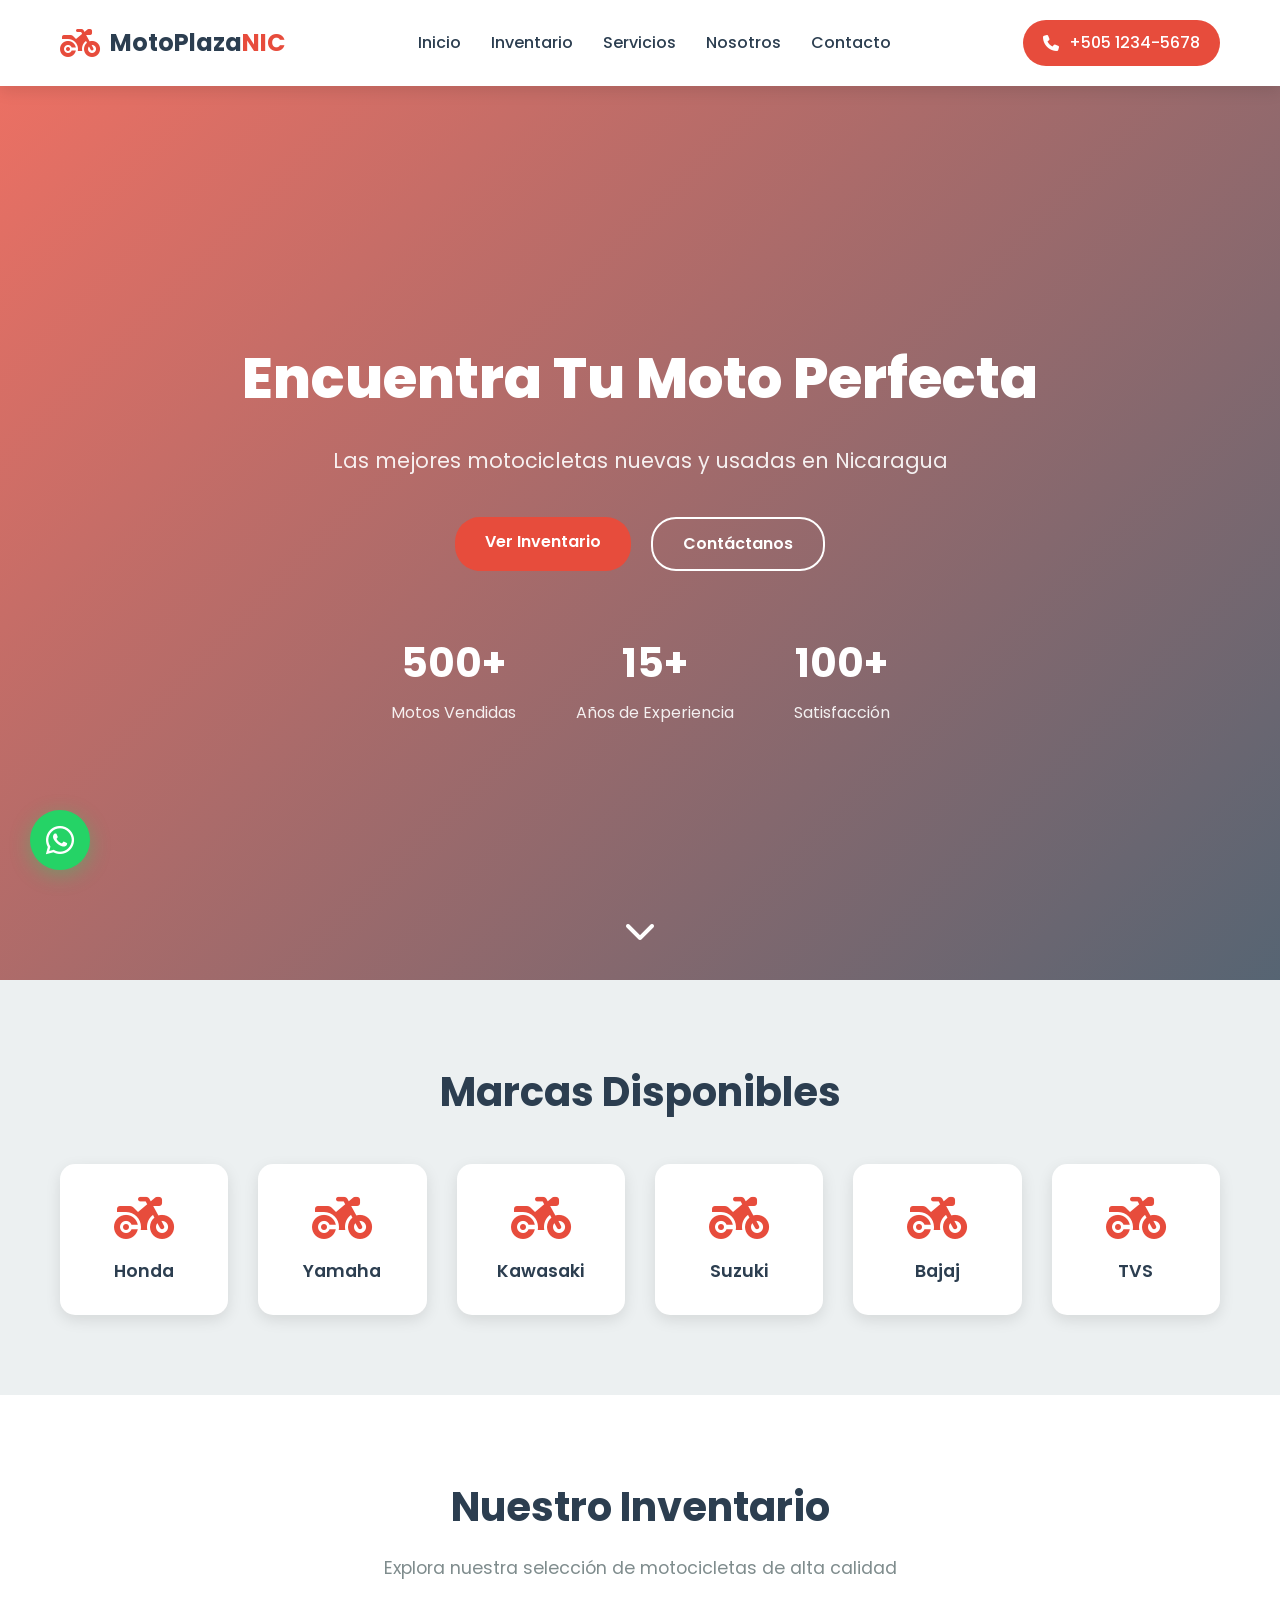
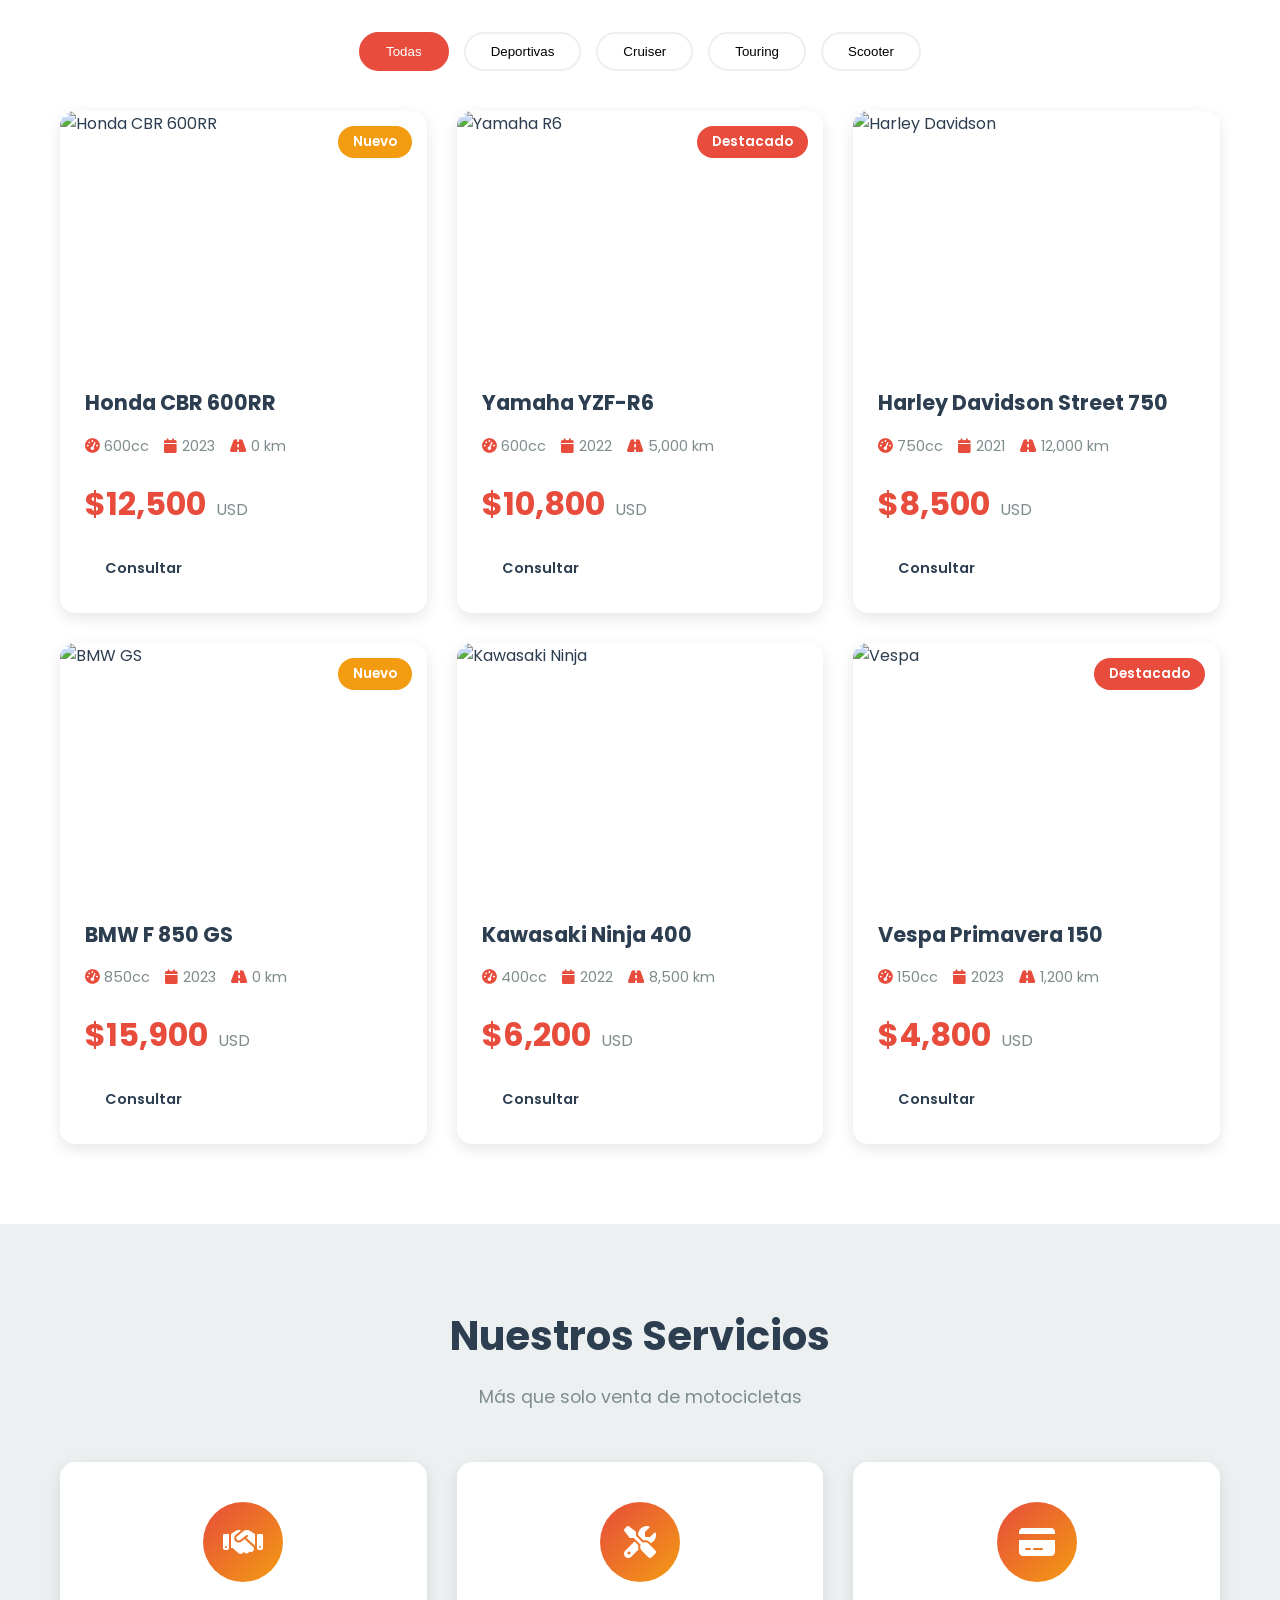
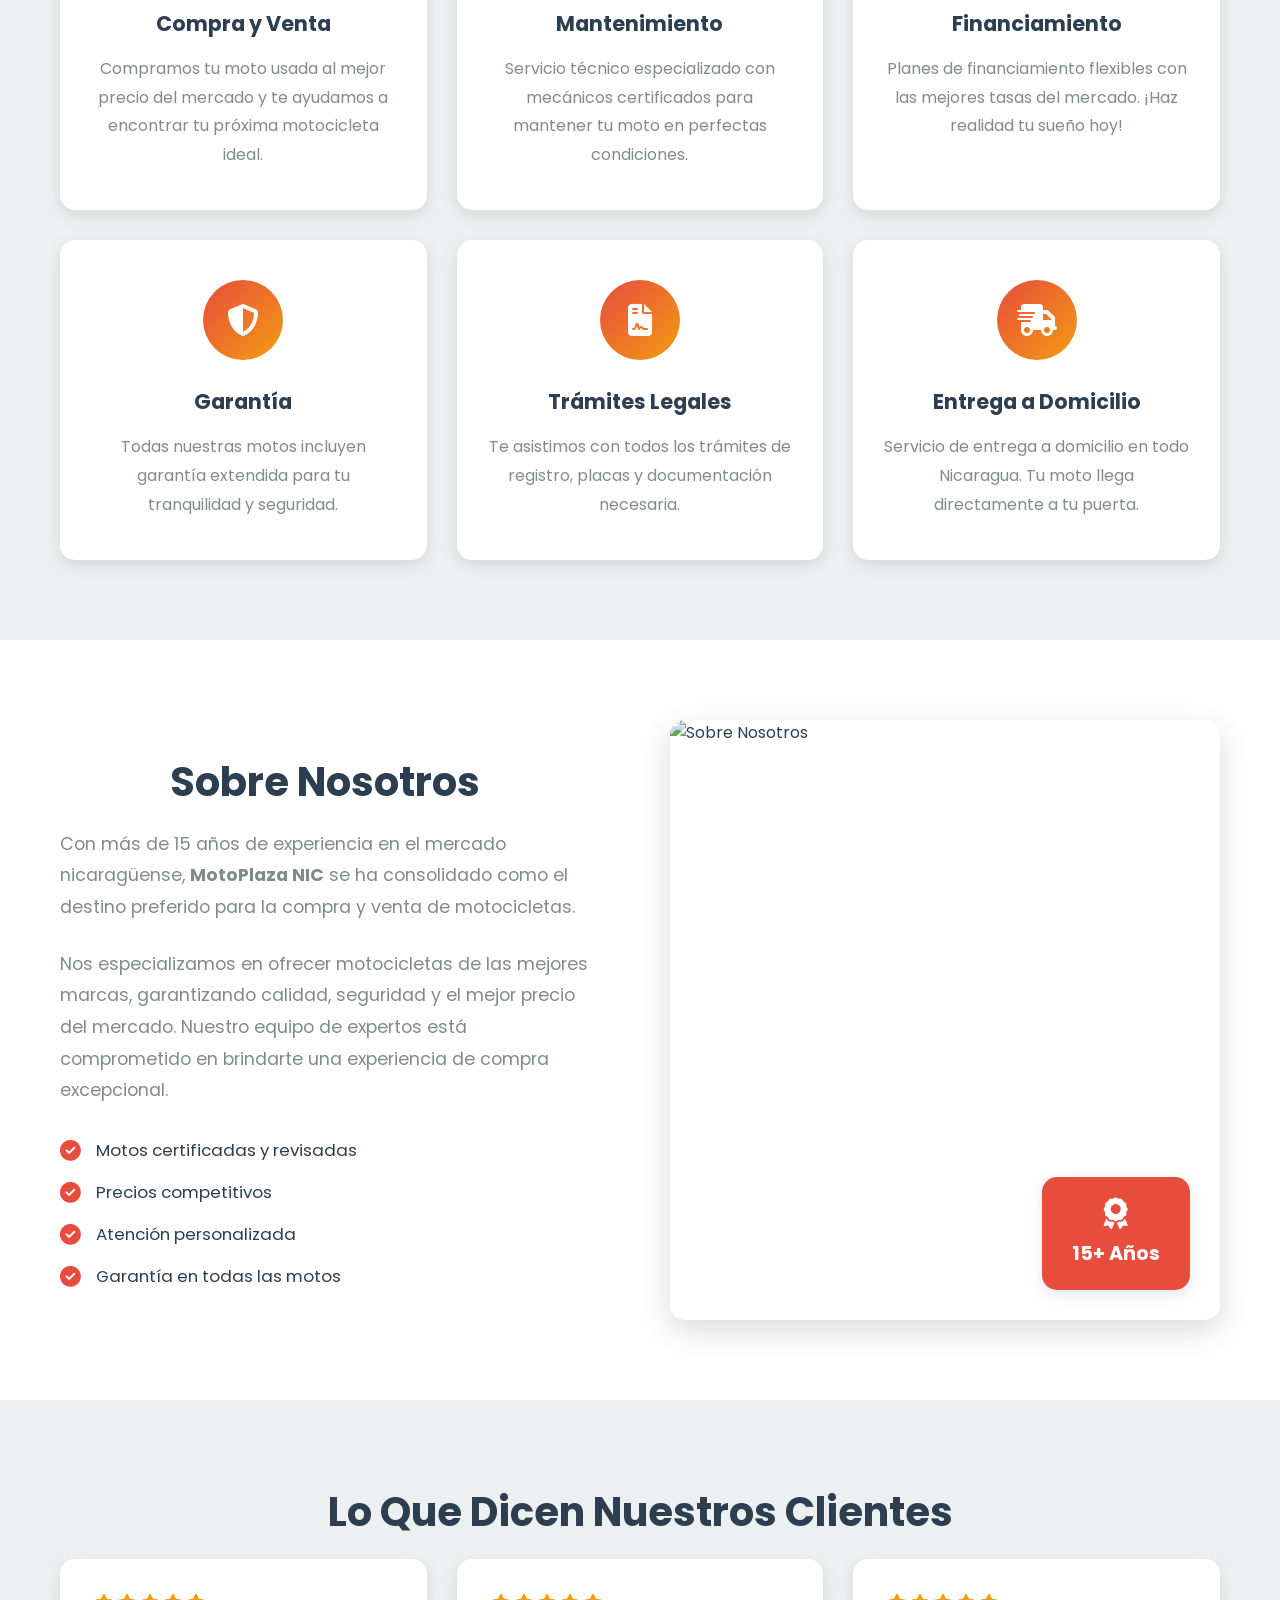
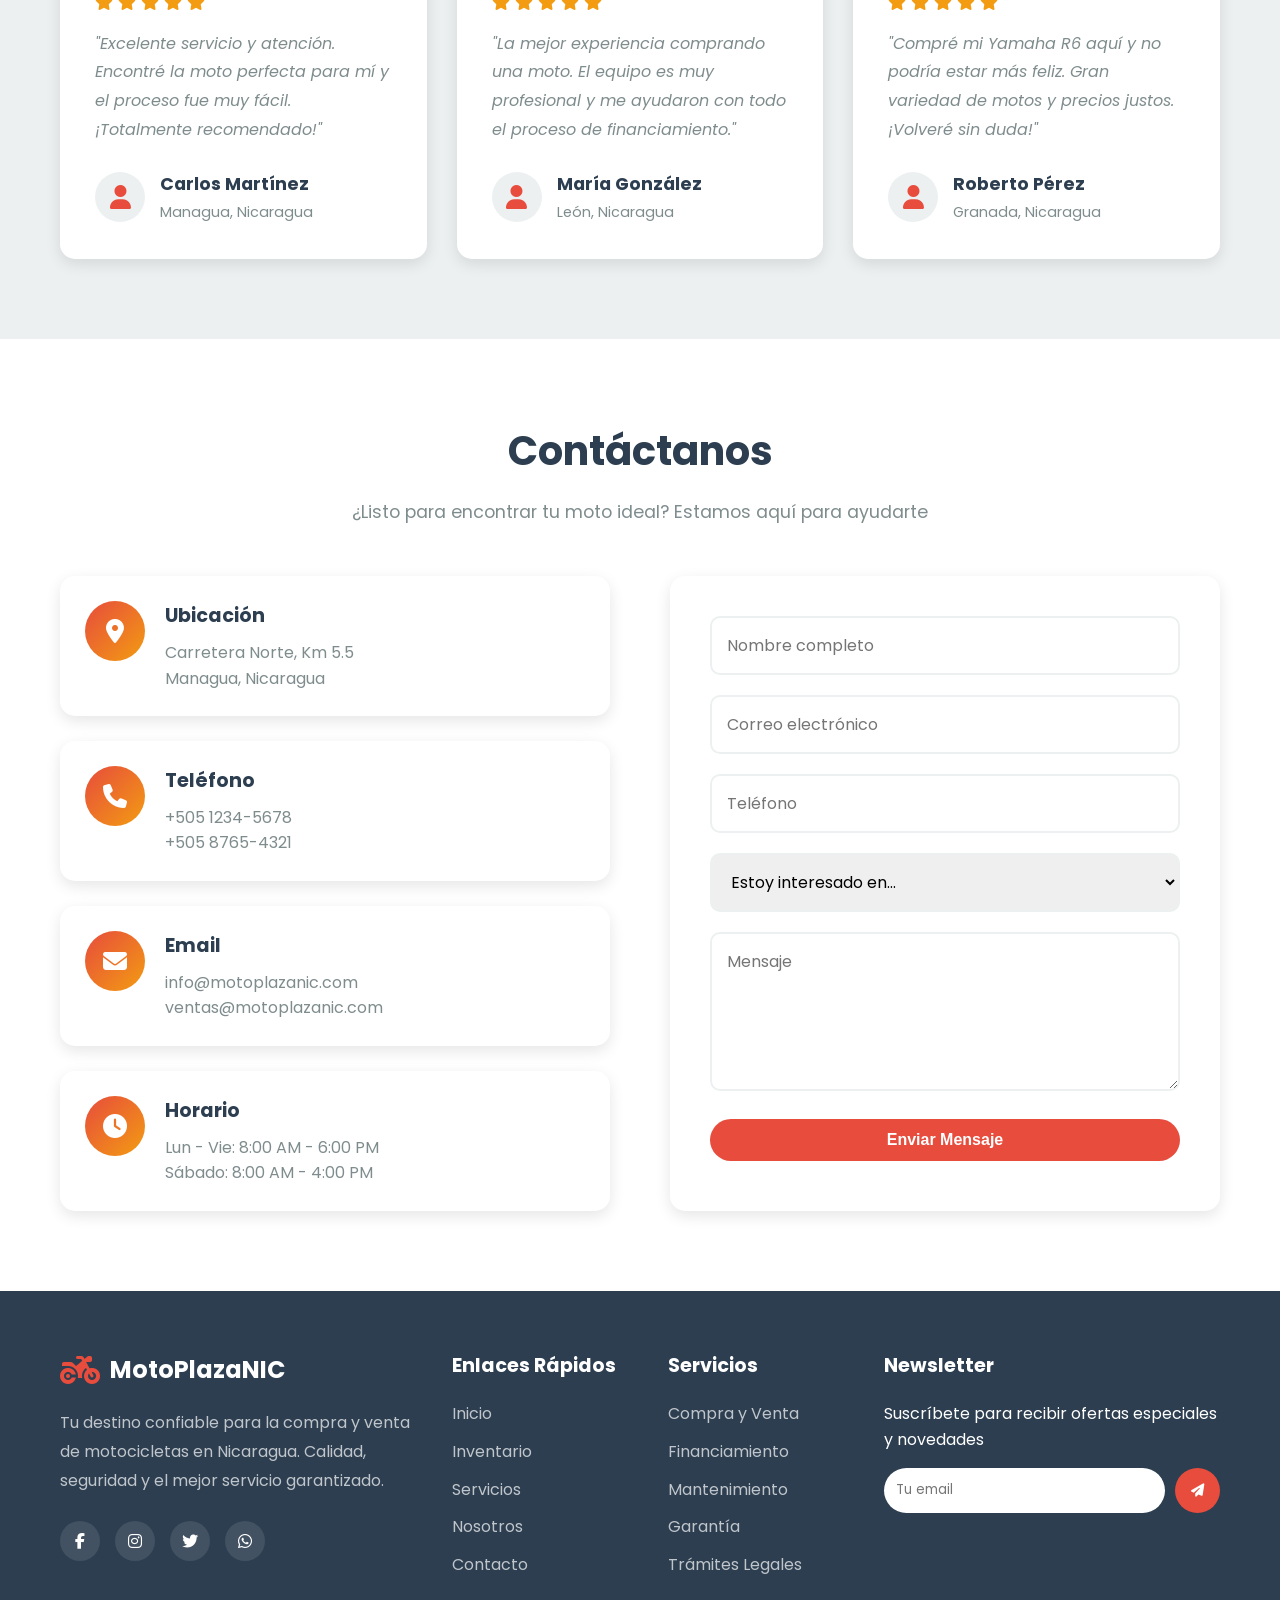
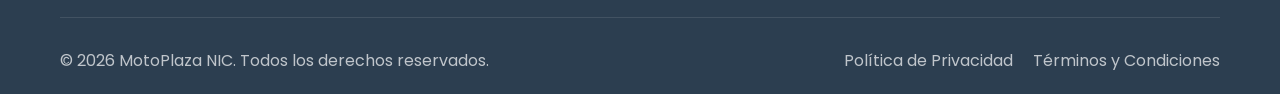
==== index.html @ 065dfefe "Update index.html" ====
<!DOCTYPE html>
<html lang="es">
<head>
    <meta charset="UTF-8">
    <meta name="viewport" content="width=device-width, initial-scale=1.0">
    <meta name="description" content="MotoPlaza NIC - Tu destino para motocicletas de calidad en Nicaragua">
    <title>MotoPlaza NIC - Venta de Motocicletas</title>
    <!-- Google tag (gtag.js) -->
    <script async src="https://www.googletagmanager.com/gtag/js?id=G-LWWN0XSLGN"></script>
    <script>
    window.dataLayer = window.dataLayer || [];
    function gtag(){dataLayer.push(arguments);}
    gtag('js', new Date());
    gtag('config', 'G-LWWN0XSLGN');
    </script>
  
    <link rel="stylesheet" href="css/styles.css">
    <link rel="stylesheet" href="https://cdnjs.cloudflare.com/ajax/libs/font-awesome/6.4.0/css/all.min.css">
    <link rel="preconnect" href="https://fonts.googleapis.com">
    <link rel="preconnect" href="https://fonts.gstatic.com" crossorigin>
    <link href="https://fonts.googleapis.com/css2?family=Poppins:wght@300;400;500;600;700;800&display=swap" rel="stylesheet">
</head>
<body>
    <!-- Navigation -->
    <nav class="navbar" id="navbar">
        <div class="container">
            <div class="nav-wrapper">
                <div class="logo">
                    <i class="fas fa-motorcycle"></i>
                    <span>MotoPlaza<span class="highlight">NIC</span></span>
                </div>
                <ul class="nav-menu" id="navMenu">
                    <li><a href="index.html" class="nav-link active">Inicio</a></li>
                    <li><a href="#inventory" class="nav-link">Inventario</a></li>
                    <li><a href="#services" class="nav-link">Servicios</a></li>
                    <li><a href="nosotros.html" class="nav-link">Nosotros</a></li>
                    <li><a href="contacto.html" class="nav-link">Contacto</a></li>
                </ul>
                <div class="nav-actions">
                    <a href="tel:+50512345678" class="phone-btn">
                        <i class="fas fa-phone"></i>
                        <span>+505 1234-5678</span>
                    </a>
                    <button class="hamburger" id="hamburger">
                        <span></span>
                        <span></span>
                        <span></span>
                    </button>
                </div>
            </div>
        </div>
    </nav>

    <!-- Hero Section -->
    <section class="hero" id="home">
        <div class="hero-overlay"></div>
        <div class="hero-content">
            <div class="container">
                <h1 class="hero-title">Encuentra Tu Moto Perfecta</h1>
                <p class="hero-subtitle">Las mejores motocicletas nuevas y usadas en Nicaragua</p>
                <div class="hero-buttons">
                    <a href="#inventory" class="btn btn-primary">Ver Inventario</a>
                    <a href="#contact" class="btn btn-secondary">Contáctanos</a>
                </div>
                <div class="hero-stats">
                    <div class="stat-item">
                        <h3>500+</h3>
                        <p>Motos Vendidas</p>
                    </div>
                    <div class="stat-item">
                        <h3>15+</h3>
                        <p>Años de Experiencia</p>
                    </div>
                    <div class="stat-item">
                        <h3>100%</h3>
                        <p>Satisfacción</p>
                    </div>
                </div>
            </div>
        </div>
        <div class="scroll-indicator">
            <i class="fas fa-chevron-down"></i>
        </div>
    </section>

    <!-- Featured Brands -->
    <section class="brands">
        <div class="container">
            <h2 class="section-title">Marcas Disponibles</h2>
            <div class="brands-grid">
                <div class="brand-item">
                    <i class="fas fa-motorcycle"></i>
                    <span>Honda</span>
                </div>
                <div class="brand-item">
                    <i class="fas fa-motorcycle"></i>
                    <span>Yamaha</span>
                </div>
                <div class="brand-item">
                    <i class="fas fa-motorcycle"></i>
                    <span>Kawasaki</span>
                </div>
                <div class="brand-item">
                    <i class="fas fa-motorcycle"></i>
                    <span>Suzuki</span>
                </div>
                <div class="brand-item">
                    <i class="fas fa-motorcycle"></i>
                    <span>Bajaj</span>
                </div>
                <div class="brand-item">
                    <i class="fas fa-motorcycle"></i>
                    <span>TVS</span>
                </div>
            </div>
        </div>
    </section>

    <!-- Inventory Section -->
    <section class="inventory" id="inventory">
        <div class="container">
            <h2 class="section-title">Nuestro Inventario</h2>
            <p class="section-subtitle">Explora nuestra selección de motocicletas de alta calidad</p>
            
            <!-- Filter Buttons -->
            <div class="filter-buttons">
                <button class="filter-btn active" data-filter="all">Todas</button>
                <button class="filter-btn" data-filter="sport">Deportivas</button>
                <button class="filter-btn" data-filter="cruiser">Cruiser</button>
                <button class="filter-btn" data-filter="touring">Touring</button>
                <button class="filter-btn" data-filter="scooter">Scooter</button>
            </div>

            <!-- Motorcycle Grid -->
            <div class="moto-grid">
                <!-- Moto Card 1 -->
                <div class="moto-card" data-category="sport">
                    <div class="moto-image">
                        <img src="https://images.unsplash.com/photo-1558981806-ec527fa84c39?w=500&h=350&fit=crop" alt="Honda CBR 600RR">
                        <div class="moto-badge">Nuevo</div>
                    </div>
                    <div class="moto-info">
                        <h3>Honda CBR 600RR</h3>
                        <div class="moto-specs">
                            <span><i class="fas fa-tachometer-alt"></i> 600cc</span>
                            <span><i class="fas fa-calendar"></i> 2023</span>
                            <span><i class="fas fa-road"></i> 0 km</span>
                        </div>
                        <div class="moto-price">
                            <span class="price">$12,500</span>
                            <span class="price-label">USD</span>
                        </div>
                        <a href="#contact" class="btn btn-small">Consultar</a>
                    </div>
                </div>

                <!-- Moto Card 2 -->
                <div class="moto-card" data-category="sport">
                    <div class="moto-image">
                        <img src="https://images.unsplash.com/photo-1568772585407-9361f9bf3a87?w=500&h=350&fit=crop" alt="Yamaha R6">
                        <div class="moto-badge featured">Destacado</div>
                    </div>
                    <div class="moto-info">
                        <h3>Yamaha YZF-R6</h3>
                        <div class="moto-specs">
                            <span><i class="fas fa-tachometer-alt"></i> 600cc</span>
                            <span><i class="fas fa-calendar"></i> 2022</span>
                            <span><i class="fas fa-road"></i> 5,000 km</span>
                        </div>
                        <div class="moto-price">
                            <span class="price">$10,800</span>
                            <span class="price-label">USD</span>
                        </div>
                        <a href="#contact" class="btn btn-small">Consultar</a>
                    </div>
                </div>

                <!-- Moto Card 3 -->
                <div class="moto-card" data-category="cruiser">
                    <div class="moto-image">
                        <img src="https://images.unsplash.com/photo-1609630875171-b1321377ee65?w=500&h=350&fit=crop" alt="Harley Davidson">
                    </div>
                    <div class="moto-info">
                        <h3>Harley Davidson Street 750</h3>
                        <div class="moto-specs">
                            <span><i class="fas fa-tachometer-alt"></i> 750cc</span>
                            <span><i class="fas fa-calendar"></i> 2021</span>
                            <span><i class="fas fa-road"></i> 12,000 km</span>
                        </div>
                        <div class="moto-price">
                            <span class="price">$8,500</span>
                            <span class="price-label">USD</span>
                        </div>
                        <a href="#contact" class="btn btn-small">Consultar</a>
                    </div>
                </div>

                <!-- Moto Card 4 -->
                <div class="moto-card" data-category="touring">
                    <div class="moto-image">
                        <img src="https://images.unsplash.com/photo-1591608971362-f08b2a75731a?w=500&h=350&fit=crop" alt="BMW GS">
                        <div class="moto-badge">Nuevo</div>
                    </div>
                    <div class="moto-info">
                        <h3>BMW F 850 GS</h3>
                        <div class="moto-specs">
                            <span><i class="fas fa-tachometer-alt"></i> 850cc</span>
                            <span><i class="fas fa-calendar"></i> 2023</span>
                            <span><i class="fas fa-road"></i> 0 km</span>
                        </div>
                        <div class="moto-price">
                            <span class="price">$15,900</span>
                            <span class="price-label">USD</span>
                        </div>
                        <a href="#contact" class="btn btn-small">Consultar</a>
                    </div>
                </div>

                <!-- Moto Card 5 -->
                <div class="moto-card" data-category="sport">
                    <div class="moto-image">
                        <img src="https://images.unsplash.com/photo-1599819177795-7a85f2c6c9be?w=500&h=350&fit=crop" alt="Kawasaki Ninja">
                    </div>
                    <div class="moto-info">
                        <h3>Kawasaki Ninja 400</h3>
                        <div class="moto-specs">
                            <span><i class="fas fa-tachometer-alt"></i> 400cc</span>
                            <span><i class="fas fa-calendar"></i> 2022</span>
                            <span><i class="fas fa-road"></i> 8,500 km</span>
                        </div>
                        <div class="moto-price">
                            <span class="price">$6,200</span>
                            <span class="price-label">USD</span>
                        </div>
                        <a href="#contact" class="btn btn-small">Consultar</a>
                    </div>
                </div>

                <!-- Moto Card 6 -->
                <div class="moto-card" data-category="scooter">
                    <div class="moto-image">
                        <img src="https://images.unsplash.com/photo-1558618666-fcd25c85cd64?w=500&h=350&fit=crop" alt="Vespa">
                        <div class="moto-badge featured">Destacado</div>
                    </div>
                    <div class="moto-info">
                        <h3>Vespa Primavera 150</h3>
                        <div class="moto-specs">
                            <span><i class="fas fa-tachometer-alt"></i> 150cc</span>
                            <span><i class="fas fa-calendar"></i> 2023</span>
                            <span><i class="fas fa-road"></i> 1,200 km</span>
                        </div>
                        <div class="moto-price">
                            <span class="price">$4,800</span>
                            <span class="price-label">USD</span>
                        </div>
                        <a href="#contact" class="btn btn-small">Consultar</a>
                    </div>
                </div>
            </div>
        </div>
    </section>

    <!-- Services Section -->
    <section class="services" id="services">
        <div class="container">
            <h2 class="section-title">Nuestros Servicios</h2>
            <p class="section-subtitle">Más que solo venta de motocicletas</p>
            <div class="services-grid">
                <div class="service-card">
                    <div class="service-icon">
                        <i class="fas fa-handshake"></i>
                    </div>
                    <h3>Compra y Venta</h3>
                    <p>Compramos tu moto usada al mejor precio del mercado y te ayudamos a encontrar tu próxima motocicleta ideal.</p>
                </div>
                <div class="service-card">
                    <div class="service-icon">
                        <i class="fas fa-tools"></i>
                    </div>
                    <h3>Mantenimiento</h3>
                    <p>Servicio técnico especializado con mecánicos certificados para mantener tu moto en perfectas condiciones.</p>
                </div>
                <div class="service-card">
                    <div class="service-icon">
                        <i class="fas fa-credit-card"></i>
                    </div>
                    <h3>Financiamiento</h3>
                    <p>Planes de financiamiento flexibles con las mejores tasas del mercado. ¡Haz realidad tu sueño hoy!</p>
                </div>
                <div class="service-card">
                    <div class="service-icon">
                        <i class="fas fa-shield-alt"></i>
                    </div>
                    <h3>Garantía</h3>
                    <p>Todas nuestras motos incluyen garantía extendida para tu tranquilidad y seguridad.</p>
                </div>
                <div class="service-card">
                    <div class="service-icon">
                        <i class="fas fa-file-contract"></i>
                    </div>
                    <h3>Trámites Legales</h3>
                    <p>Te asistimos con todos los trámites de registro, placas y documentación necesaria.</p>
                </div>
                <div class="service-card">
                    <div class="service-icon">
                        <i class="fas fa-shipping-fast"></i>
                    </div>
                    <h3>Entrega a Domicilio</h3>
                    <p>Servicio de entrega a domicilio en todo Nicaragua. Tu moto llega directamente a tu puerta.</p>
                </div>
            </div>
        </div>
    </section>

    <!-- About Section -->
    <section class="about" id="about">
        <div class="container">
            <div class="about-content">
                <div class="about-text">
                    <h2 class="section-title">Sobre Nosotros</h2>
                    <p class="about-description">
                        Con más de 15 años de experiencia en el mercado nicaragüense, <strong>MotoPlaza NIC</strong> 
                        se ha consolidado como el destino preferido para la compra y venta de motocicletas.
                    </p>
                    <p class="about-description">
                        Nos especializamos en ofrecer motocicletas de las mejores marcas, garantizando calidad, 
                        seguridad y el mejor precio del mercado. Nuestro equipo de expertos está comprometido 
                        en brindarte una experiencia de compra excepcional.
                    </p>
                    <div class="about-features">
                        <div class="feature-item">
                            <i class="fas fa-check-circle"></i>
                            <span>Motos certificadas y revisadas</span>
                        </div>
                        <div class="feature-item">
                            <i class="fas fa-check-circle"></i>
                            <span>Precios competitivos</span>
                        </div>
                        <div class="feature-item">
                            <i class="fas fa-check-circle"></i>
                            <span>Atención personalizada</span>
                        </div>
                        <div class="feature-item">
                            <i class="fas fa-check-circle"></i>
                            <span>Garantía en todas las motos</span>
                        </div>
                    </div>
                </div>
                <div class="about-image">
                    <img src="https://images.unsplash.com/photo-1558981403-c5f9899a28bc?w=600&h=800&fit=crop" alt="Sobre Nosotros">
                    <div class="about-badge">
                        <i class="fas fa-award"></i>
                        <span>15+ Años</span>
                    </div>
                </div>
            </div>
        </div>
    </section>

    <!-- Testimonials Section -->
    <section class="testimonials">
        <div class="container">
            <h2 class="section-title">Lo Que Dicen Nuestros Clientes</h2>
            <div class="testimonials-grid">
                <div class="testimonial-card">
                    <div class="stars">
                        <i class="fas fa-star"></i>
                        <i class="fas fa-star"></i>
                        <i class="fas fa-star"></i>
                        <i class="fas fa-star"></i>
                        <i class="fas fa-star"></i>
                    </div>
                    <p class="testimonial-text">
                        "Excelente servicio y atención. Encontré la moto perfecta para mí y el proceso fue muy fácil. 
                        ¡Totalmente recomendado!"
                    </p>
                    <div class="testimonial-author">
                        <div class="author-avatar">
                            <i class="fas fa-user"></i>
                        </div>
                        <div class="author-info">
                            <h4>Carlos Martínez</h4>
                            <p>Managua, Nicaragua</p>
                        </div>
                    </div>
                </div>
                <div class="testimonial-card">
                    <div class="stars">
                        <i class="fas fa-star"></i>
                        <i class="fas fa-star"></i>
                        <i class="fas fa-star"></i>
                        <i class="fas fa-star"></i>
                        <i class="fas fa-star"></i>
                    </div>
                    <p class="testimonial-text">
                        "La mejor experiencia comprando una moto. El equipo es muy profesional y me ayudaron 
                        con todo el proceso de financiamiento."
                    </p>
                    <div class="testimonial-author">
                        <div class="author-avatar">
                            <i class="fas fa-user"></i>
                        </div>
                        <div class="author-info">
                            <h4>María González</h4>
                            <p>León, Nicaragua</p>
                        </div>
                    </div>
                </div>
                <div class="testimonial-card">
                    <div class="stars">
                        <i class="fas fa-star"></i>
                        <i class="fas fa-star"></i>
                        <i class="fas fa-star"></i>
                        <i class="fas fa-star"></i>
                        <i class="fas fa-star"></i>
                    </div>
                    <p class="testimonial-text">
                        "Compré mi Yamaha R6 aquí y no podría estar más feliz. Gran variedad de motos y 
                        precios justos. ¡Volveré sin duda!"
                    </p>
                    <div class="testimonial-author">
                        <div class="author-avatar">
                            <i class="fas fa-user"></i>
                        </div>
                        <div class="author-info">
                            <h4>Roberto Pérez</h4>
                            <p>Granada, Nicaragua</p>
                        </div>
                    </div>
                </div>
            </div>
        </div>
    </section>

    <!-- Contact Section -->
    <section class="contact" id="contact">
        <div class="container">
            <h2 class="section-title">Contáctanos</h2>
            <p class="section-subtitle">¿Listo para encontrar tu moto ideal? Estamos aquí para ayudarte</p>
            <div class="contact-content">
                <div class="contact-info">
                    <div class="info-card">
                        <div class="info-icon">
                            <i class="fas fa-map-marker-alt"></i>
                        </div>
                        <div class="info-text">
                            <h3>Ubicación</h3>
                            <p>Carretera Norte, Km 5.5<br>Managua, Nicaragua</p>
                        </div>
                    </div>
                    <div class="info-card">
                        <div class="info-icon">
                            <i class="fas fa-phone"></i>
                        </div>
                        <div class="info-text">
                            <h3>Teléfono</h3>
                            <p>+505 1234-5678<br>+505 8765-4321</p>
                        </div>
                    </div>
                    <div class="info-card">
                        <div class="info-icon">
                            <i class="fas fa-envelope"></i>
                        </div>
                        <div class="info-text">
                            <h3>Email</h3>
                            <p>info@motoplazanic.com<br>ventas@motoplazanic.com</p>
                        </div>
                    </div>
                    <div class="info-card">
                        <div class="info-icon">
                            <i class="fas fa-clock"></i>
                        </div>
                        <div class="info-text">
                            <h3>Horario</h3>
                            <p>Lun - Vie: 8:00 AM - 6:00 PM<br>Sábado: 8:00 AM - 4:00 PM</p>
                        </div>
                    </div>
                </div>
                <div class="contact-form-wrapper">
                    <form class="contact-form" id="contactForm">
                        <div class="form-group">
                            <input type="text" id="name" name="name" placeholder="Nombre completo" required>
                        </div>
                        <div class="form-group">
                            <input type="email" id="email" name="email" placeholder="Correo electrónico" required>
                        </div>
                        <div class="form-group">
                            <input type="tel" id="phone" name="phone" placeholder="Teléfono" required>
                        </div>
                        <div class="form-group">
                            <select id="interest" name="interest" required>
                                <option value="">Estoy interesado en...</option>
                                <option value="comprar">Comprar una moto</option>
                                <option value="vender">Vender mi moto</option>
                                <option value="financiamiento">Financiamiento</option>
                                <option value="servicio">Servicio técnico</option>
                                <option value="otro">Otro</option>
                            </select>
                        </div>
                        <div class="form-group">
                            <textarea id="message" name="message" rows="5" placeholder="Mensaje" required></textarea>
                        </div>
                        <button type="submit" class="btn btn-primary btn-full">Enviar Mensaje</button>
                    </form>
                </div>
            </div>
        </div>
    </section>

    <!-- Footer -->
    <footer class="footer">
        <div class="container">
            <div class="footer-content">
                <div class="footer-section">
                    <div class="footer-logo">
                        <i class="fas fa-motorcycle"></i>
                        <span>MotoPlaza<span class="highlight">NIC</span></span>
                    </div>
                    <p class="footer-description">
                        Tu destino confiable para la compra y venta de motocicletas en Nicaragua. 
                        Calidad, seguridad y el mejor servicio garantizado.
                    </p>
                    <div class="social-links">
                        <a href="#" aria-label="Facebook"><i class="fab fa-facebook-f"></i></a>
                        <a href="#" aria-label="Instagram"><i class="fab fa-instagram"></i></a>
                        <a href="#" aria-label="Twitter"><i class="fab fa-twitter"></i></a>
                        <a href="#" aria-label="WhatsApp"><i class="fab fa-whatsapp"></i></a>
                    </div>
                </div>
                <div class="footer-section">
                    <h3>Enlaces Rápidos</h3>
                    <ul class="footer-links">
                        <li><a href="index.html">Inicio</a></li>
                        <li><a href="#inventory">Inventario</a></li>
                        <li><a href="#services">Servicios</a></li>
                        <li><a href="nosotros.html">Nosotros</a></li>
                        <li><a href="contacto.html">Contacto</a></li>
                    </ul>
                </div>
                <div class="footer-section">
                    <h3>Servicios</h3>
                    <ul class="footer-links">
                        <li><a href="#services">Compra y Venta</a></li>
                        <li><a href="#services">Financiamiento</a></li>
                        <li><a href="#services">Mantenimiento</a></li>
                        <li><a href="#services">Garantía</a></li>
                        <li><a href="#services">Trámites Legales</a></li>
                    </ul>
                </div>
                <div class="footer-section">
                    <h3>Newsletter</h3>
                    <p>Suscríbete para recibir ofertas especiales y novedades</p>
                    <form class="newsletter-form">
                        <input type="email" placeholder="Tu email" required>
                        <button type="submit"><i class="fas fa-paper-plane"></i></button>
                    </form>
                </div>
            </div>
            <div class="footer-bottom">
                <p>&copy; 2024 MotoPlaza NIC. Todos los derechos reservados.</p>
                <div class="footer-bottom-links">
                    <a href="#">Política de Privacidad</a>
                    <a href="#">Términos y Condiciones</a>
                </div>
            </div>
        </div>
    </footer>

    <!-- Scroll to Top Button -->
    <button class="scroll-top" id="scrollTop">
        <i class="fas fa-arrow-up"></i>
    </button>

    <!-- WhatsApp Float Button -->
    <a href="https://wa.me/50512345678" class="whatsapp-float" target="_blank" aria-label="WhatsApp">
        <i class="fab fa-whatsapp"></i>
    </a>

    <script src="js/script.js"></script>
</body>
</html>
---- css/styles.css ----
/* ===================================
   Global Styles & Reset
   =================================== */
* {
    margin: 0;
    padding: 0;
    box-sizing: border-box;
}

:root {
    --primary-color: #e74c3c;
    --secondary-color: #2c3e50;
    --accent-color: #f39c12;
    --text-dark: #2c3e50;
    --text-light: #7f8c8d;
    --bg-light: #ecf0f1;
    --bg-white: #ffffff;
    --shadow: 0 5px 15px rgba(0, 0, 0, 0.1);
    --shadow-hover: 0 10px 30px rgba(0, 0, 0, 0.15);
    --transition: all 0.3s ease;
}

html {
    scroll-behavior: smooth;
}

body {
    font-family: 'Poppins', sans-serif;
    line-height: 1.6;
    color: var(--text-dark);
    overflow-x: hidden;
}

.container {
    max-width: 1200px;
    margin: 0 auto;
    padding: 0 20px;
}

img {
    max-width: 100%;
    height: auto;
    display: block;
}

a {
    text-decoration: none;
    color: inherit;
}

ul {
    list-style: none;
}

/* ===================================
   Navigation
   =================================== */
.navbar {
    position: fixed;
    top: 0;
    left: 0;
    width: 100%;
    background: var(--bg-white);
    box-shadow: var(--shadow);
    z-index: 1000;
    transition: var(--transition);
}

.navbar.scrolled {
    padding: 10px 0;
    box-shadow: 0 2px 10px rgba(0, 0, 0, 0.1);
}

.nav-wrapper {
    display: flex;
    justify-content: space-between;
    align-items: center;
    padding: 20px 0;
}

.logo {
    display: flex;
    align-items: center;
    gap: 10px;
    font-size: 1.5rem;
    font-weight: 700;
    color: var(--secondary-color);
}

.logo i {
    color: var(--primary-color);
    font-size: 2rem;
}

.logo .highlight {
    color: var(--primary-color);
}

.nav-menu {
    display: flex;
    gap: 30px;
    align-items: center;
}

.nav-link {
    font-weight: 500;
    color: var(--text-dark);
    transition: var(--transition);
    position: relative;
}

.nav-link::after {
    content: '';
    position: absolute;
    bottom: -5px;
    left: 0;
    width: 0;
    height: 2px;
    background: var(--primary-color);
    transition: var(--transition);
}

.nav-link:hover,
.nav-link.active {
    color: var(--primary-color);
}

.nav-link:hover::after,
.nav-link.active::after {
    width: 100%;
}

.nav-actions {
    display: flex;
    align-items: center;
    gap: 20px;
}

.phone-btn {
    display: flex;
    align-items: center;
    gap: 10px;
    padding: 10px 20px;
    background: var(--primary-color);
    color: white;
    border-radius: 25px;
    font-weight: 500;
    transition: var(--transition);
}

.phone-btn:hover {
    background: #c0392b;
    transform: translateY(-2px);
}

.hamburger {
    display: none;
    flex-direction: column;
    gap: 5px;
    background: none;
    border: none;
    cursor: pointer;
}

.hamburger span {
    width: 25px;
    height: 3px;
    background: var(--secondary-color);
    transition: var(--transition);
}

/* ===================================
   Hero Section
   =================================== */
.hero {
    position: relative;
    height: 100vh;
    display: flex;
    align-items: center;
    justify-content: center;
    background: linear-gradient(135deg, #667eea 0%, #764ba2 100%);
    background-image: url('https://images.unsplash.com/photo-1558981806-ec527fa84c39?w=1920&h=1080&fit=crop');
    background-size: cover;
    background-position: center;
    background-attachment: fixed;
    margin-top: 80px;
}

.hero-overlay {
    position: absolute;
    top: 0;
    left: 0;
    width: 100%;
    height: 100%;
    background: linear-gradient(135deg, rgba(231, 76, 60, 0.8), rgba(44, 62, 80, 0.8));
}

.hero-content {
    position: relative;
    z-index: 2;
    text-align: center;
    color: white;
}

.hero-title {
    font-size: 3.5rem;
    font-weight: 800;
    margin-bottom: 20px;
    animation: fadeInUp 1s ease;
}

.hero-subtitle {
    font-size: 1.3rem;
    margin-bottom: 40px;
    opacity: 0.9;
    animation: fadeInUp 1s ease 0.2s backwards;
}

.hero-buttons {
    display: flex;
    gap: 20px;
    justify-content: center;
    margin-bottom: 60px;
    animation: fadeInUp 1s ease 0.4s backwards;
}

.hero-stats {
    display: flex;
    gap: 60px;
    justify-content: center;
    animation: fadeInUp 1s ease 0.6s backwards;
}

.stat-item h3 {
    font-size: 2.5rem;
    font-weight: 700;
    margin-bottom: 5px;
}

.stat-item p {
    font-size: 1rem;
    opacity: 0.9;
}

.scroll-indicator {
    position: absolute;
    bottom: 30px;
    left: 50%;
    transform: translateX(-50%);
    animation: bounce 2s infinite;
}

.scroll-indicator i {
    font-size: 2rem;
    color: white;
}

/* ===================================
   Buttons
   =================================== */
.btn {
    display: inline-block;
    padding: 12px 30px;
    border-radius: 25px;
    font-weight: 600;
    transition: var(--transition);
    cursor: pointer;
    border: none;
    font-size: 1rem;
}

.btn-primary {
    background: var(--primary-color);
    color: white;
}

.btn-primary:hover {
    background: #c0392b;
    transform: translateY(-3px);
    box-shadow: 0 10px 20px rgba(231, 76, 60, 0.3);
}

.btn-secondary {
    background: transparent;
    color: white;
    border: 2px solid white;
}

.btn-secondary:hover {
    background: white;
    color: var(--primary-color);
}

.btn-small {
    padding: 8px 20px;
    font-size: 0.9rem;
}

.btn-full {
    width: 100%;
}

/* ===================================
   Section Styles
   =================================== */
section {
    padding: 80px 0;
}

.section-title {
    font-size: 2.5rem;
    font-weight: 700;
    text-align: center;
    margin-bottom: 15px;
    color: var(--secondary-color);
}

.section-subtitle {
    text-align: center;
    color: var(--text-light);
    font-size: 1.1rem;
    margin-bottom: 50px;
}

/* ===================================
   Brands Section
   =================================== */
.brands {
    background: var(--bg-light);
}

.brands-grid {
    display: grid;
    grid-template-columns: repeat(auto-fit, minmax(150px, 1fr));
    gap: 30px;
    margin-top: 40px;
}

.brand-item {
    display: flex;
    flex-direction: column;
    align-items: center;
    gap: 15px;
    padding: 30px;
    background: white;
    border-radius: 15px;
    box-shadow: var(--shadow);
    transition: var(--transition);
}

.brand-item:hover {
    transform: translateY(-10px);
    box-shadow: var(--shadow-hover);
}

.brand-item i {
    font-size: 3rem;
    color: var(--primary-color);
}

.brand-item span {
    font-weight: 600;
    font-size: 1.1rem;
}

/* ===================================
   Inventory Section
   =================================== */
.filter-buttons {
    display: flex;
    justify-content: center;
    gap: 15px;
    margin-bottom: 40px;
    flex-wrap: wrap;
}

.filter-btn {
    padding: 10px 25px;
    background: white;
    border: 2px solid var(--bg-light);
    border-radius: 25px;
    font-weight: 500;
    cursor: pointer;
    transition: var(--transition);
}

.filter-btn:hover,
.filter-btn.active {
    background: var(--primary-color);
    color: white;
    border-color: var(--primary-color);
}

.moto-grid {
    display: grid;
    grid-template-columns: repeat(auto-fill, minmax(320px, 1fr));
    gap: 30px;
}

.moto-card {
    background: white;
    border-radius: 15px;
    overflow: hidden;
    box-shadow: var(--shadow);
    transition: var(--transition);
}

.moto-card:hover {
    transform: translateY(-10px);
    box-shadow: var(--shadow-hover);
}

.moto-image {
    position: relative;
    height: 250px;
    overflow: hidden;
}

.moto-image img {
    width: 100%;
    height: 100%;
    object-fit: cover;
    transition: var(--transition);
}

.moto-card:hover .moto-image img {
    transform: scale(1.1);
}

.moto-badge {
    position: absolute;
    top: 15px;
    right: 15px;
    padding: 5px 15px;
    background: var(--accent-color);
    color: white;
    border-radius: 20px;
    font-size: 0.85rem;
    font-weight: 600;
}

.moto-badge.featured {
    background: var(--primary-color);
}

.moto-info {
    padding: 25px;
}

.moto-info h3 {
    font-size: 1.3rem;
    margin-bottom: 15px;
    color: var(--secondary-color);
}

.moto-specs {
    display: flex;
    gap: 15px;
    margin-bottom: 20px;
    flex-wrap: wrap;
}

.moto-specs span {
    display: flex;
    align-items: center;
    gap: 5px;
    font-size: 0.9rem;
    color: var(--text-light);
}

.moto-specs i {
    color: var(--primary-color);
}

.moto-price {
    display: flex;
    align-items: baseline;
    gap: 10px;
    margin-bottom: 20px;
}

.price {
    font-size: 2rem;
    font-weight: 700;
    color: var(--primary-color);
}

.price-label {
    font-size: 1rem;
    color: var(--text-light);
}

/* ===================================
   Services Section
   =================================== */
.services {
    background: var(--bg-light);
}

.services-grid {
    display: grid;
    grid-template-columns: repeat(auto-fit, minmax(300px, 1fr));
    gap: 30px;
}

.service-card {
    background: white;
    padding: 40px 30px;
    border-radius: 15px;
    text-align: center;
    box-shadow: var(--shadow);
    transition: var(--transition);
}

.service-card:hover {
    transform: translateY(-10px);
    box-shadow: var(--shadow-hover);
}

.service-icon {
    width: 80px;
    height: 80px;
    margin: 0 auto 25px;
    display: flex;
    align-items: center;
    justify-content: center;
    background: linear-gradient(135deg, var(--primary-color), var(--accent-color));
    border-radius: 50%;
    color: white;
    font-size: 2rem;
}

.service-card h3 {
    font-size: 1.3rem;
    margin-bottom: 15px;
    color: var(--secondary-color);
}

.service-card p {
    color: var(--text-light);
    line-height: 1.8;
}

/* ===================================
   About Section
   =================================== */
.about-content {
    display: grid;
    grid-template-columns: 1fr 1fr;
    gap: 60px;
    align-items: center;
}

.about-text {
    padding-right: 20px;
}

.about-description {
    font-size: 1.1rem;
    line-height: 1.8;
    color: var(--text-light);
    margin-bottom: 25px;
}

.about-features {
    display: grid;
    gap: 15px;
    margin-top: 30px;
}

.feature-item {
    display: flex;
    align-items: center;
    gap: 15px;
    font-size: 1.05rem;
}

.feature-item i {
    color: var(--primary-color);
    font-size: 1.3rem;
}

.about-image {
    position: relative;
    border-radius: 15px;
    overflow: hidden;
    box-shadow: var(--shadow-hover);
}

.about-image img {
    width: 100%;
    height: 600px;
    object-fit: cover;
}

.about-badge {
    position: absolute;
    bottom: 30px;
    right: 30px;
    background: var(--primary-color);
    color: white;
    padding: 20px 30px;
    border-radius: 15px;
    text-align: center;
    box-shadow: var(--shadow);
}

.about-badge i {
    font-size: 2rem;
    margin-bottom: 10px;
}

.about-badge span {
    display: block;
    font-size: 1.2rem;
    font-weight: 700;
}

/* ===================================
   Testimonials Section
   =================================== */
.testimonials {
    background: var(--bg-light);
}

.testimonials-grid {
    display: grid;
    grid-template-columns: repeat(auto-fit, minmax(300px, 1fr));
    gap: 30px;
}

.testimonial-card {
    background: white;
    padding: 35px;
    border-radius: 15px;
    box-shadow: var(--shadow);
    transition: var(--transition);
}

.testimonial-card:hover {
    transform: translateY(-5px);
    box-shadow: var(--shadow-hover);
}

.stars {
    display: flex;
    gap: 5px;
    margin-bottom: 20px;
}

.stars i {
    color: var(--accent-color);
}

.testimonial-text {
    font-style: italic;
    color: var(--text-light);
    line-height: 1.8;
    margin-bottom: 25px;
}

.testimonial-author {
    display: flex;
    align-items: center;
    gap: 15px;
}

.author-avatar {
    width: 50px;
    height: 50px;
    background: var(--bg-light);
    border-radius: 50%;
    display: flex;
    align-items: center;
    justify-content: center;
    color: var(--primary-color);
    font-size: 1.5rem;
}

.author-info h4 {
    font-size: 1.1rem;
    color: var(--secondary-color);
    margin-bottom: 3px;
}

.author-info p {
    font-size: 0.9rem;
    color: var(--text-light);
}

/* ===================================
   Contact Section
   =================================== */
.contact-content {
    display: grid;
    grid-template-columns: 1fr 1fr;
    gap: 60px;
}

.contact-info {
    display: grid;
    gap: 25px;
}

.info-card {
    display: flex;
    gap: 20px;
    padding: 25px;
    background: white;
    border-radius: 15px;
    box-shadow: var(--shadow);
    transition: var(--transition);
}

.info-card:hover {
    transform: translateX(10px);
    box-shadow: var(--shadow-hover);
}

.info-icon {
    width: 60px;
    height: 60px;
    background: linear-gradient(135deg, var(--primary-color), var(--accent-color));
    border-radius: 50%;
    display: flex;
    align-items: center;
    justify-content: center;
    color: white;
    font-size: 1.5rem;
    flex-shrink: 0;
}

.info-text h3 {
    font-size: 1.2rem;
    margin-bottom: 8px;
    color: var(--secondary-color);
}

.info-text p {
    color: var(--text-light);
    line-height: 1.6;
}

.contact-form-wrapper {
    background: white;
    padding: 40px;
    border-radius: 15px;
    box-shadow: var(--shadow);
}

.form-group {
    margin-bottom: 20px;
}

.contact-form input,
.contact-form select,
.contact-form textarea {
    width: 100%;
    padding: 15px;
    border: 2px solid var(--bg-light);
    border-radius: 10px;
    font-family: 'Poppins', sans-serif;
    font-size: 1rem;
    transition: var(--transition);
}

.contact-form input:focus,
.contact-form select:focus,
.contact-form textarea:focus {
    outline: none;
    border-color: var(--primary-color);
}

.contact-form textarea {
    resize: vertical;
}

/* ===================================
   Footer
   =================================== */
.footer {
    background: var(--secondary-color);
    color: white;
    padding: 60px 0 20px;
}

.footer-content {
    display: grid;
    grid-template-columns: 2fr 1fr 1fr 1.5fr;
    gap: 40px;
    margin-bottom: 40px;
}

.footer-logo {
    display: flex;
    align-items: center;
    gap: 10px;
    font-size: 1.5rem;
    font-weight: 700;
    margin-bottom: 20px;
}

.footer-logo i {
    color: var(--primary-color);
    font-size: 2rem;
}

.footer-description {
    color: rgba(255, 255, 255, 0.7);
    line-height: 1.8;
    margin-bottom: 25px;
}

.social-links {
    display: flex;
    gap: 15px;
}

.social-links a {
    width: 40px;
    height: 40px;
    background: rgba(255, 255, 255, 0.1);
    border-radius: 50%;
    display: flex;
    align-items: center;
    justify-content: center;
    transition: var(--transition);
}

.social-links a:hover {
    background: var(--primary-color);
    transform: translateY(-3px);
}

.footer-section h3 {
    font-size: 1.2rem;
    margin-bottom: 20px;
}

.footer-links {
    display: grid;
    gap: 12px;
}

.footer-links a {
    color: rgba(255, 255, 255, 0.7);
    transition: var(--transition);
}

.footer-links a:hover {
    color: var(--primary-color);
    padding-left: 5px;
}

.newsletter-form {
    display: flex;
    gap: 10px;
    margin-top: 15px;
}

.newsletter-form input {
    flex: 1;
    padding: 12px;
    border: none;
    border-radius: 25px;
    font-family: 'Poppins', sans-serif;
}

.newsletter-form button {
    width: 45px;
    height: 45px;
    background: var(--primary-color);
    border: none;
    border-radius: 50%;
    color: white;
    cursor: pointer;
    transition: var(--transition);
}

.newsletter-form button:hover {
    background: var(--accent-color);
    transform: rotate(15deg);
}

.footer-bottom {
    display: flex;
    justify-content: space-between;
    align-items: center;
    padding-top: 30px;
    border-top: 1px solid rgba(255, 255, 255, 0.1);
    color: rgba(255, 255, 255, 0.7);
}

.footer-bottom-links {
    display: flex;
    gap: 20px;
}

.footer-bottom-links a {
    color: rgba(255, 255, 255, 0.7);
    transition: var(--transition);
}

.footer-bottom-links a:hover {
    color: var(--primary-color);
}

/* ===================================
   Scroll to Top Button
   =================================== */
.scroll-top {
    position: fixed;
    bottom: 30px;
    right: 30px;
    width: 50px;
    height: 50px;
    background: var(--primary-color);
    color: white;
    border: none;
    border-radius: 50%;
    font-size: 1.2rem;
    cursor: pointer;
    opacity: 0;
    visibility: hidden;
    transition: var(--transition);
    z-index: 999;
}

.scroll-top.visible {
    opacity: 1;
    visibility: visible;
}

.scroll-top:hover {
    background: var(--accent-color);
    transform: translateY(-5px);
}

/* ===================================
   WhatsApp Float Button
   =================================== */
.whatsapp-float {
    position: fixed;
    bottom: 30px;
    left: 30px;
    width: 60px;
    height: 60px;
    background: #25d366;
    color: white;
    border-radius: 50%;
    display: flex;
    align-items: center;
    justify-content: center;
    font-size: 2rem;
    box-shadow: 0 5px 20px rgba(37, 211, 102, 0.4);
    z-index: 999;
    transition: var(--transition);
    animation: pulse 2s infinite;
}

.whatsapp-float:hover {
    transform: scale(1.1);
}

/* ===================================
   Animations
   =================================== */
@keyframes fadeInUp {
    from {
        opacity: 0;
        transform: translateY(30px);
    }
    to {
        opacity: 1;
        transform: translateY(0);
    }
}

@keyframes bounce {
    0%, 20%, 50%, 80%, 100% {
        transform: translateX(-50%) translateY(0);
    }
    40% {
        transform: translateX(-50%) translateY(-20px);
    }
    60% {
        transform: translateX(-50%) translateY(-10px);
    }
}

@keyframes pulse {
    0% {
        box-shadow: 0 0 0 0 rgba(37, 211, 102, 0.7);
    }
    70% {
        box-shadow: 0 0 0 15px rgba(37, 211, 102, 0);
    }
    100% {
        box-shadow: 0 0 0 0 rgba(37, 211, 102, 0);
    }
}

/* ===================================
   Responsive Design
   =================================== */
@media (max-width: 968px) {
    .nav-menu {
        position: fixed;
        top: 80px;
        left: -100%;
        width: 100%;
        height: calc(100vh - 80px);
        background: white;
        flex-direction: column;
        padding: 40px;
        transition: var(--transition);
        box-shadow: var(--shadow);
    }

    .nav-menu.active {
        left: 0;
    }

    .hamburger {
        display: flex;
    }

    .phone-btn span {
        display: none;
    }

    .hero-title {
        font-size: 2.5rem;
    }

    .hero-subtitle {
        font-size: 1.1rem;
    }

    .hero-buttons {
        flex-direction: column;
        align-items: center;
    }

    .hero-stats {
        flex-direction: column;
        gap: 30px;
    }

    .about-content,
    .contact-content {
        grid-template-columns: 1fr;
    }

    .footer-content {
        grid-template-columns: 1fr 1fr;
    }

    .footer-bottom {
        flex-direction: column;
        gap: 15px;
        text-align: center;
    }
}

@media (max-width: 768px) {
    .section-title {
        font-size: 2rem;
    }

    .moto-grid,
    .services-grid,
    .testimonials-grid {
        grid-template-columns: 1fr;
    }

    .brands-grid {
        grid-template-columns: repeat(2, 1fr);
    }

    .footer-content {
        grid-template-columns: 1fr;
    }

    .whatsapp-float {
        width: 50px;
        height: 50px;
        font-size: 1.5rem;
        bottom: 20px;
        left: 20px;
    }

    .scroll-top {
        bottom: 20px;
        right: 20px;
    }
}

@media (max-width: 480px) {
    .hero-title {
        font-size: 2rem;
    }

    .hero-subtitle {
        font-size: 1rem;
    }

    .stat-item h3 {
        font-size: 2rem;
    }

    .contact-form-wrapper {
        padding: 25px;
    }
}
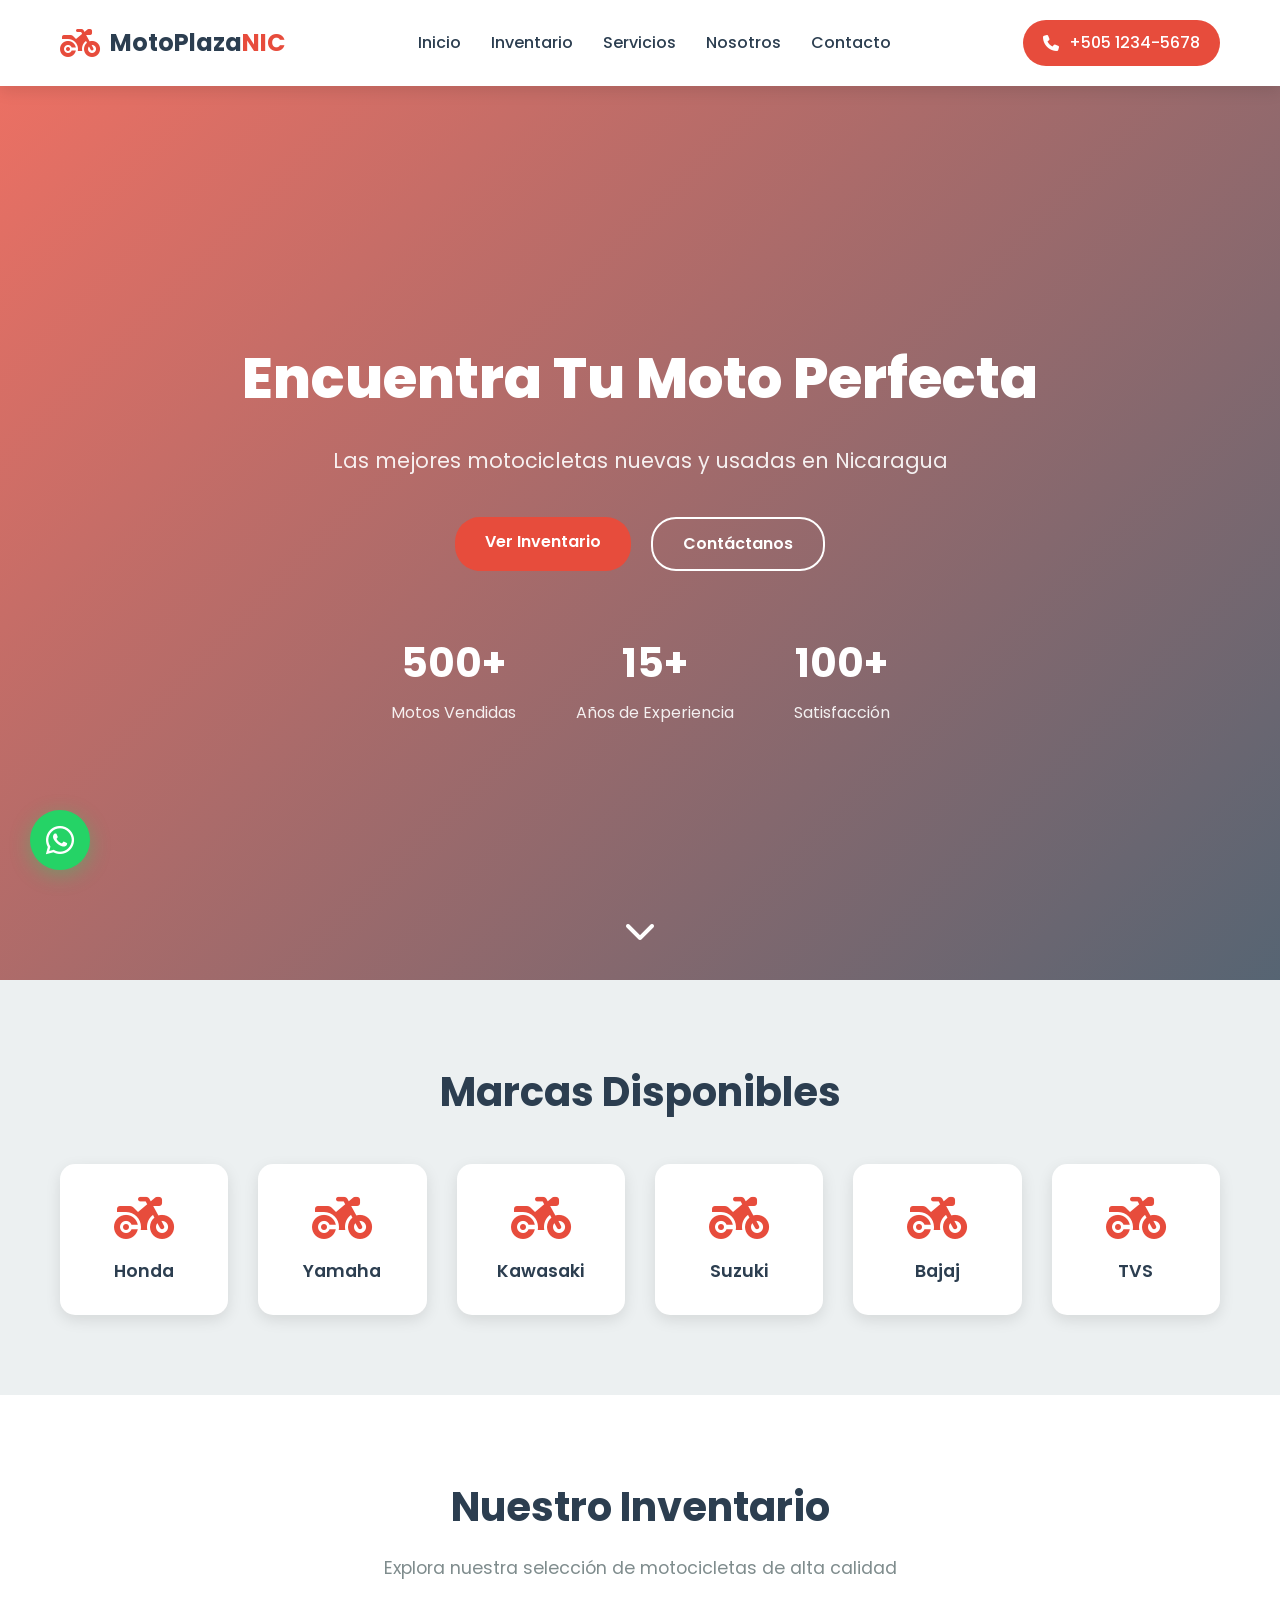
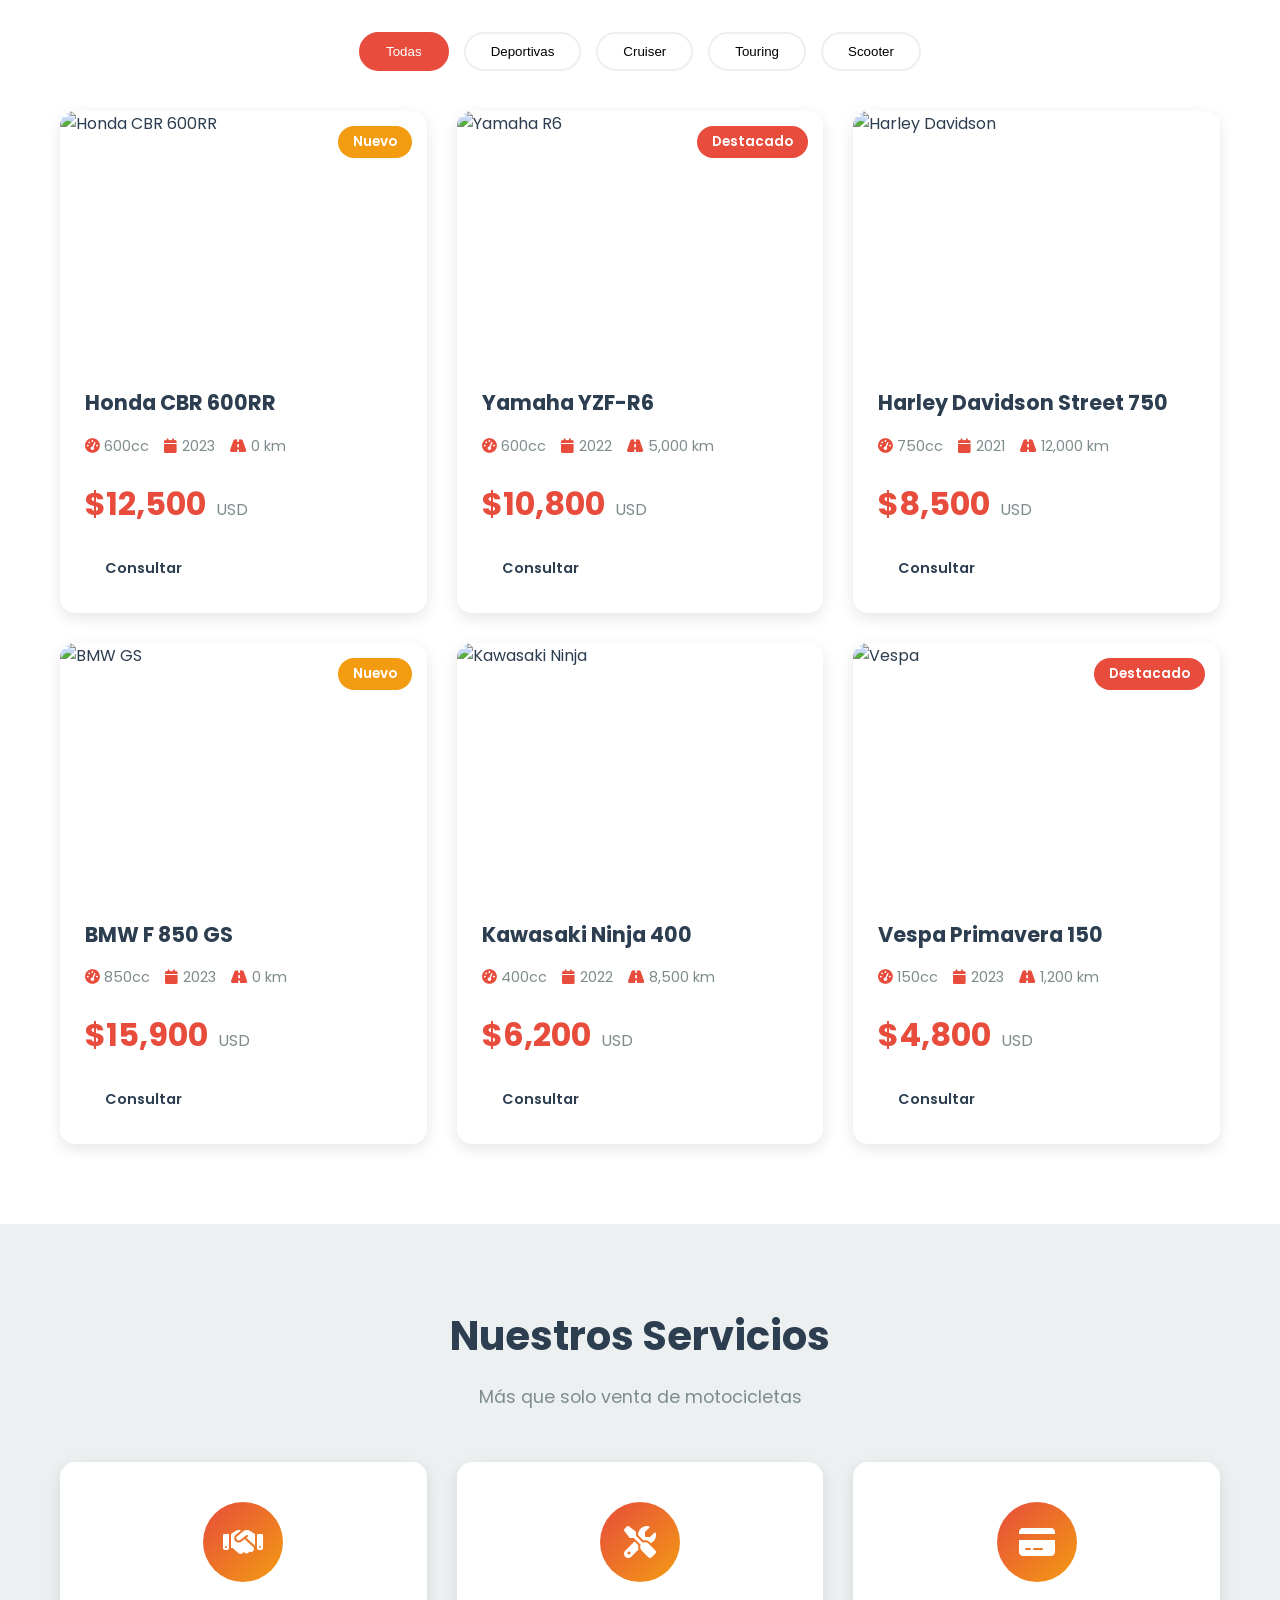
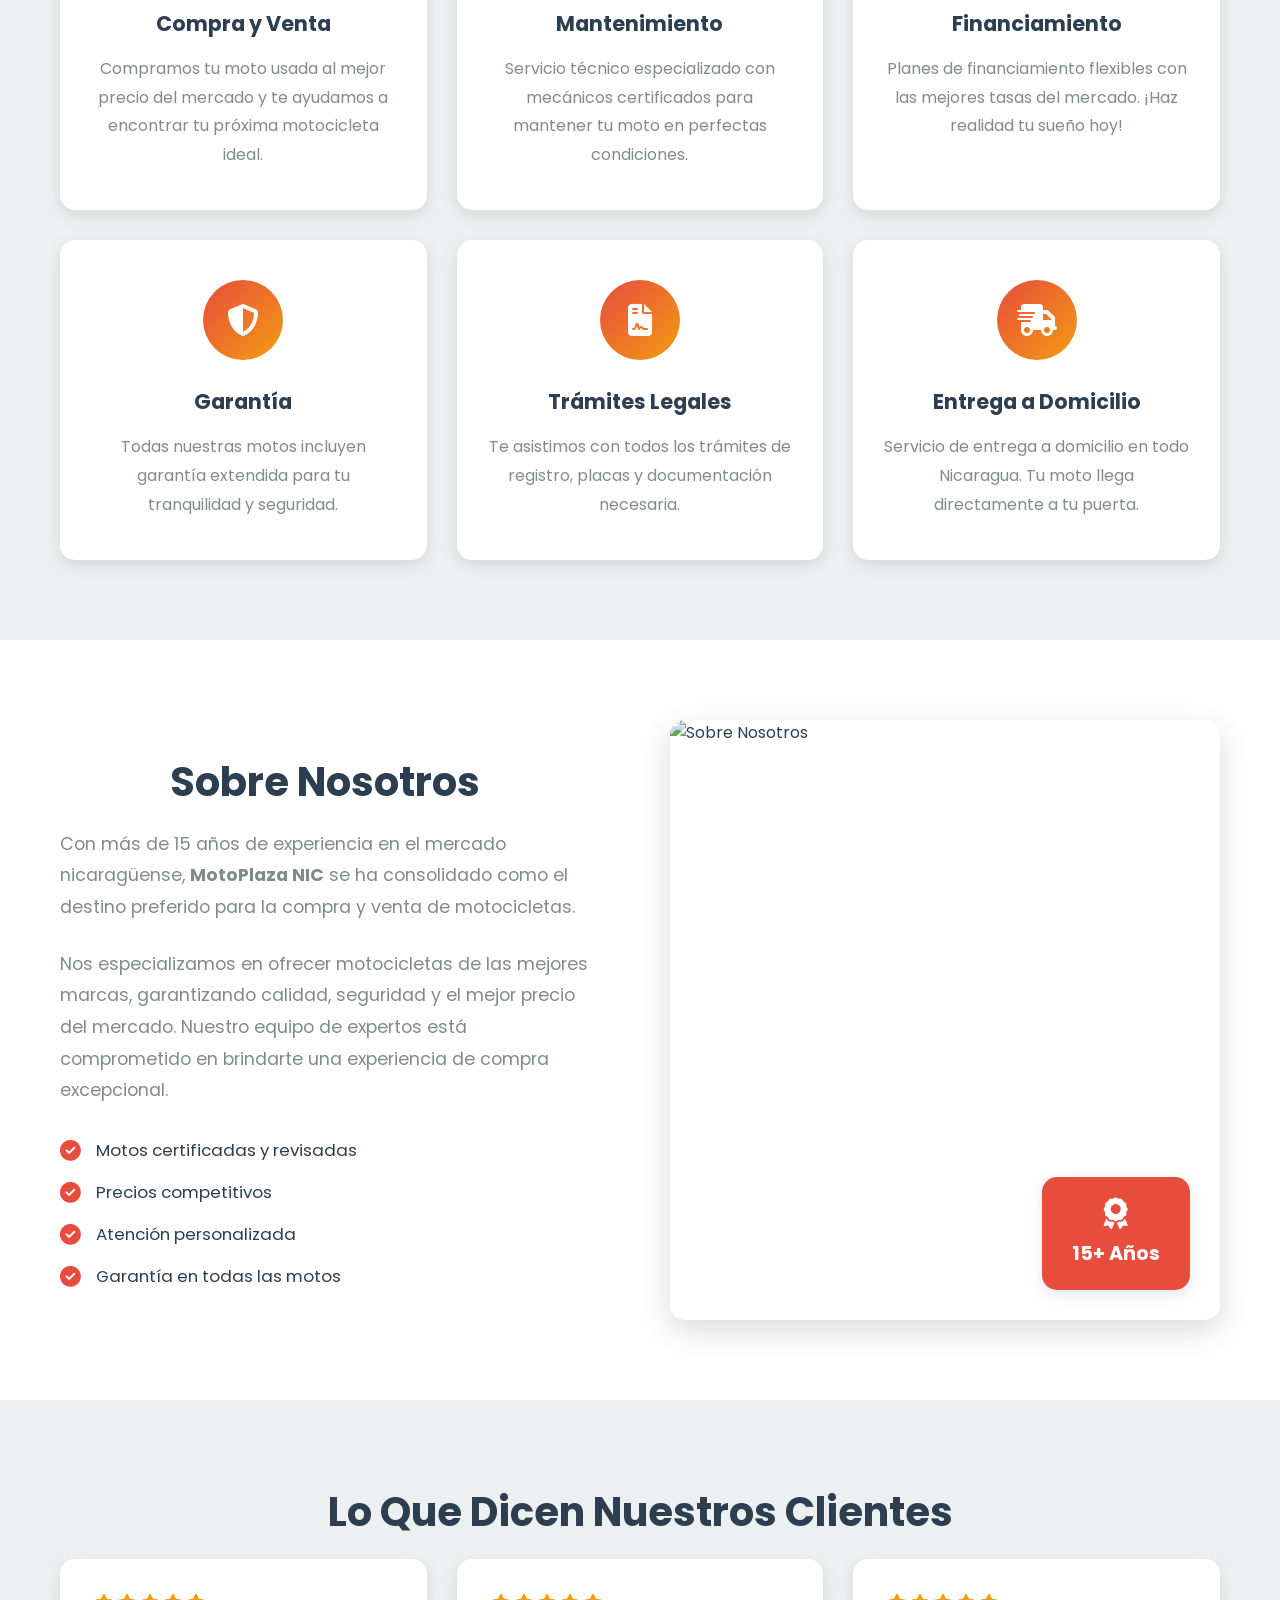
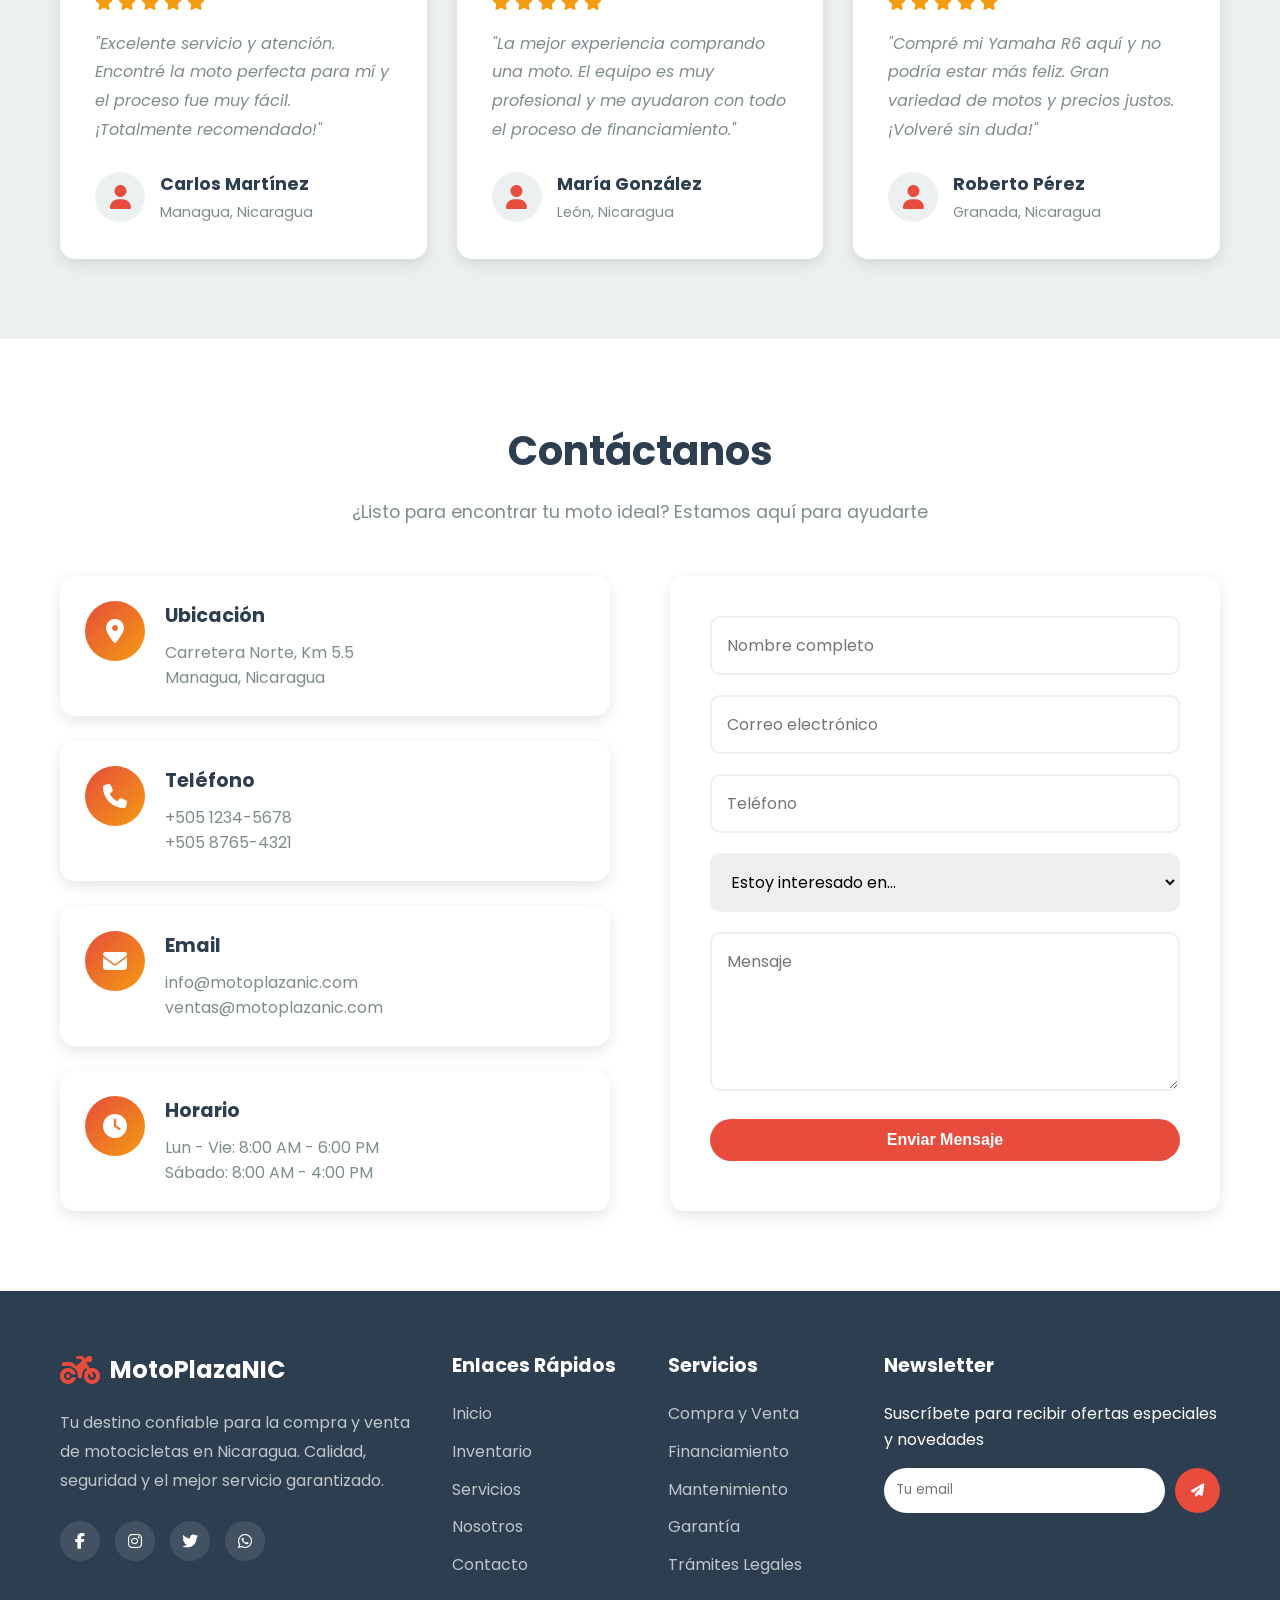
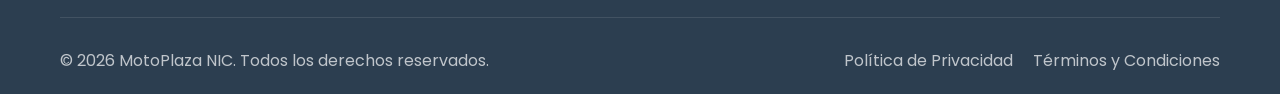
==== commit ff659ea0: "Update index.html" ====
--- a/index.html
+++ b/index.html
@@ -5,15 +5,6 @@
     <meta name="viewport" content="width=device-width, initial-scale=1.0">
     <meta name="description" content="MotoPlaza NIC - Tu destino para motocicletas de calidad en Nicaragua">
     <title>MotoPlaza NIC - Venta de Motocicletas</title>
-    <!-- Google tag (gtag.js) -->
-    <script async src="https://www.googletagmanager.com/gtag/js?id=G-LWWN0XSLGN"></script>
-    <script>
-    window.dataLayer = window.dataLayer || [];
-    function gtag(){dataLayer.push(arguments);}
-    gtag('js', new Date());
-    gtag('config', 'G-LWWN0XSLGN');
-    </script>
-  
     <link rel="stylesheet" href="css/styles.css">
     <link rel="stylesheet" href="https://cdnjs.cloudflare.com/ajax/libs/font-awesome/6.4.0/css/all.min.css">
     <link rel="preconnect" href="https://fonts.googleapis.com">
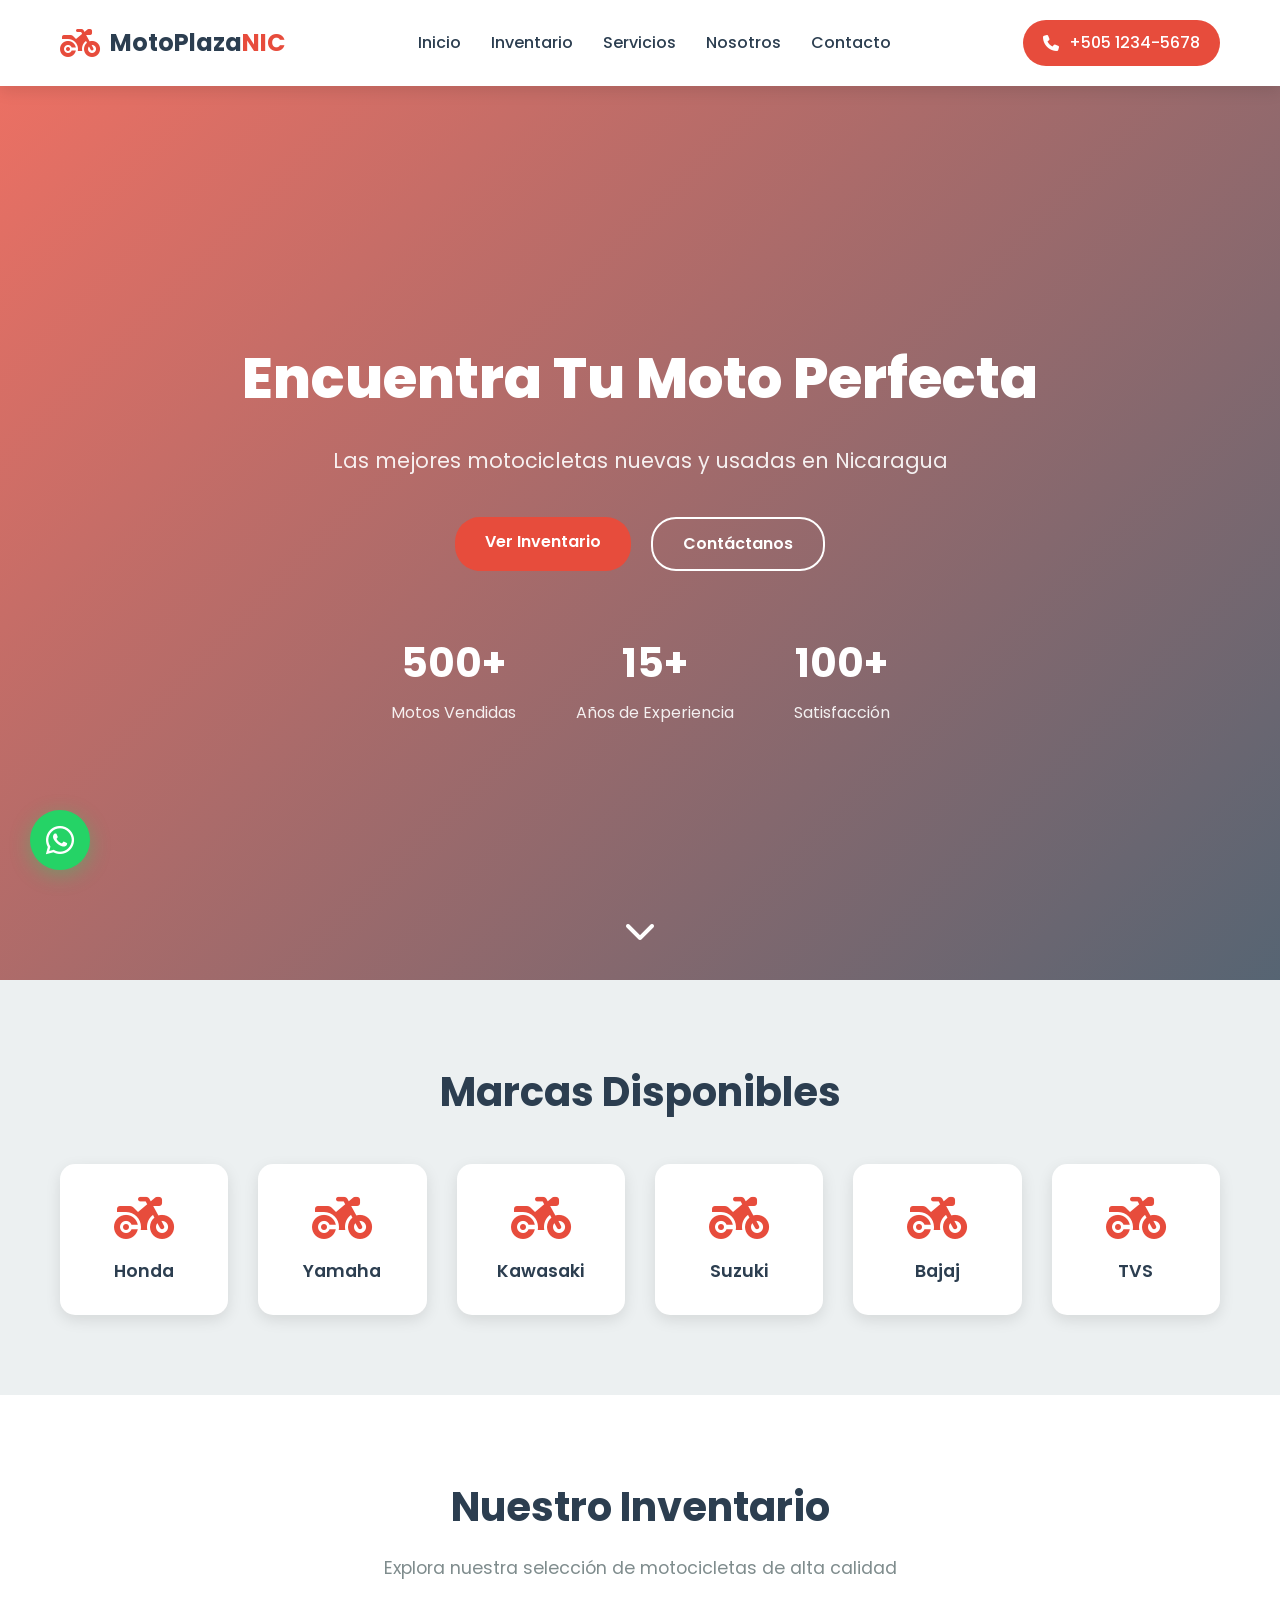
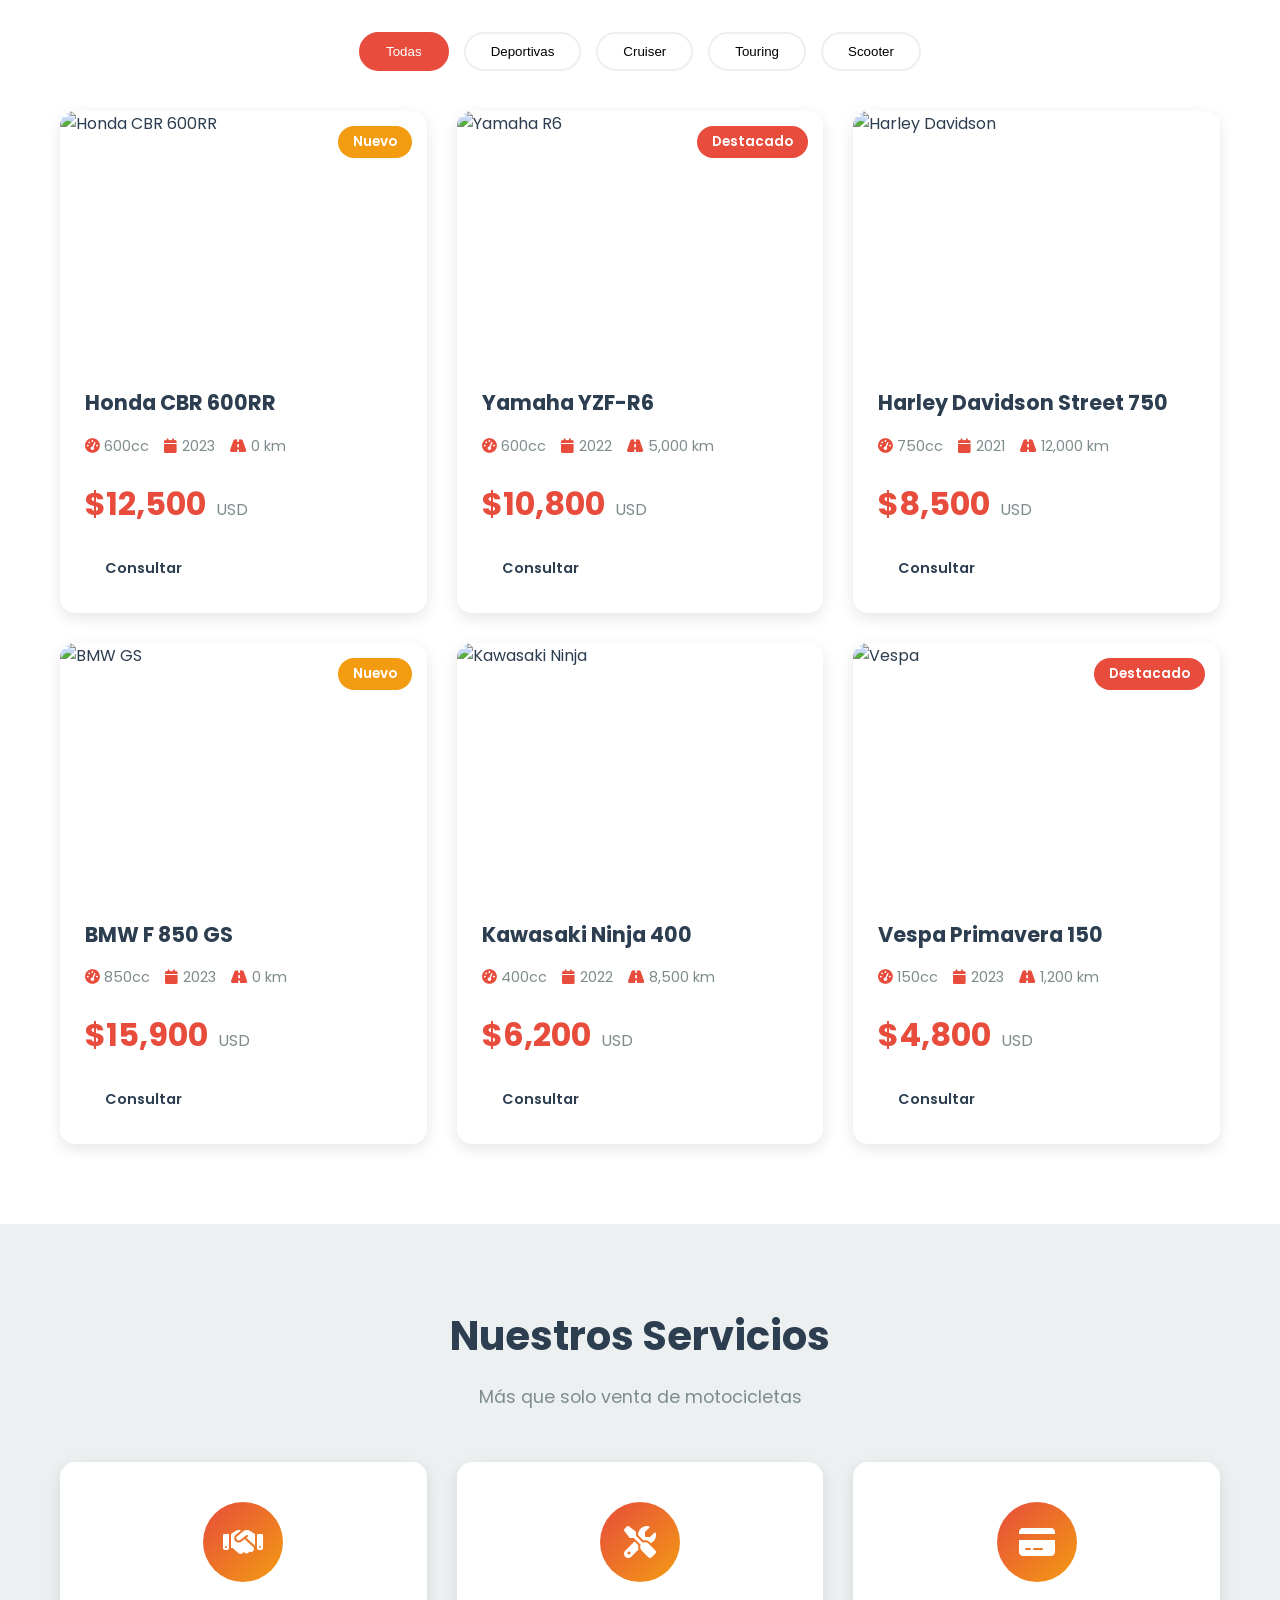
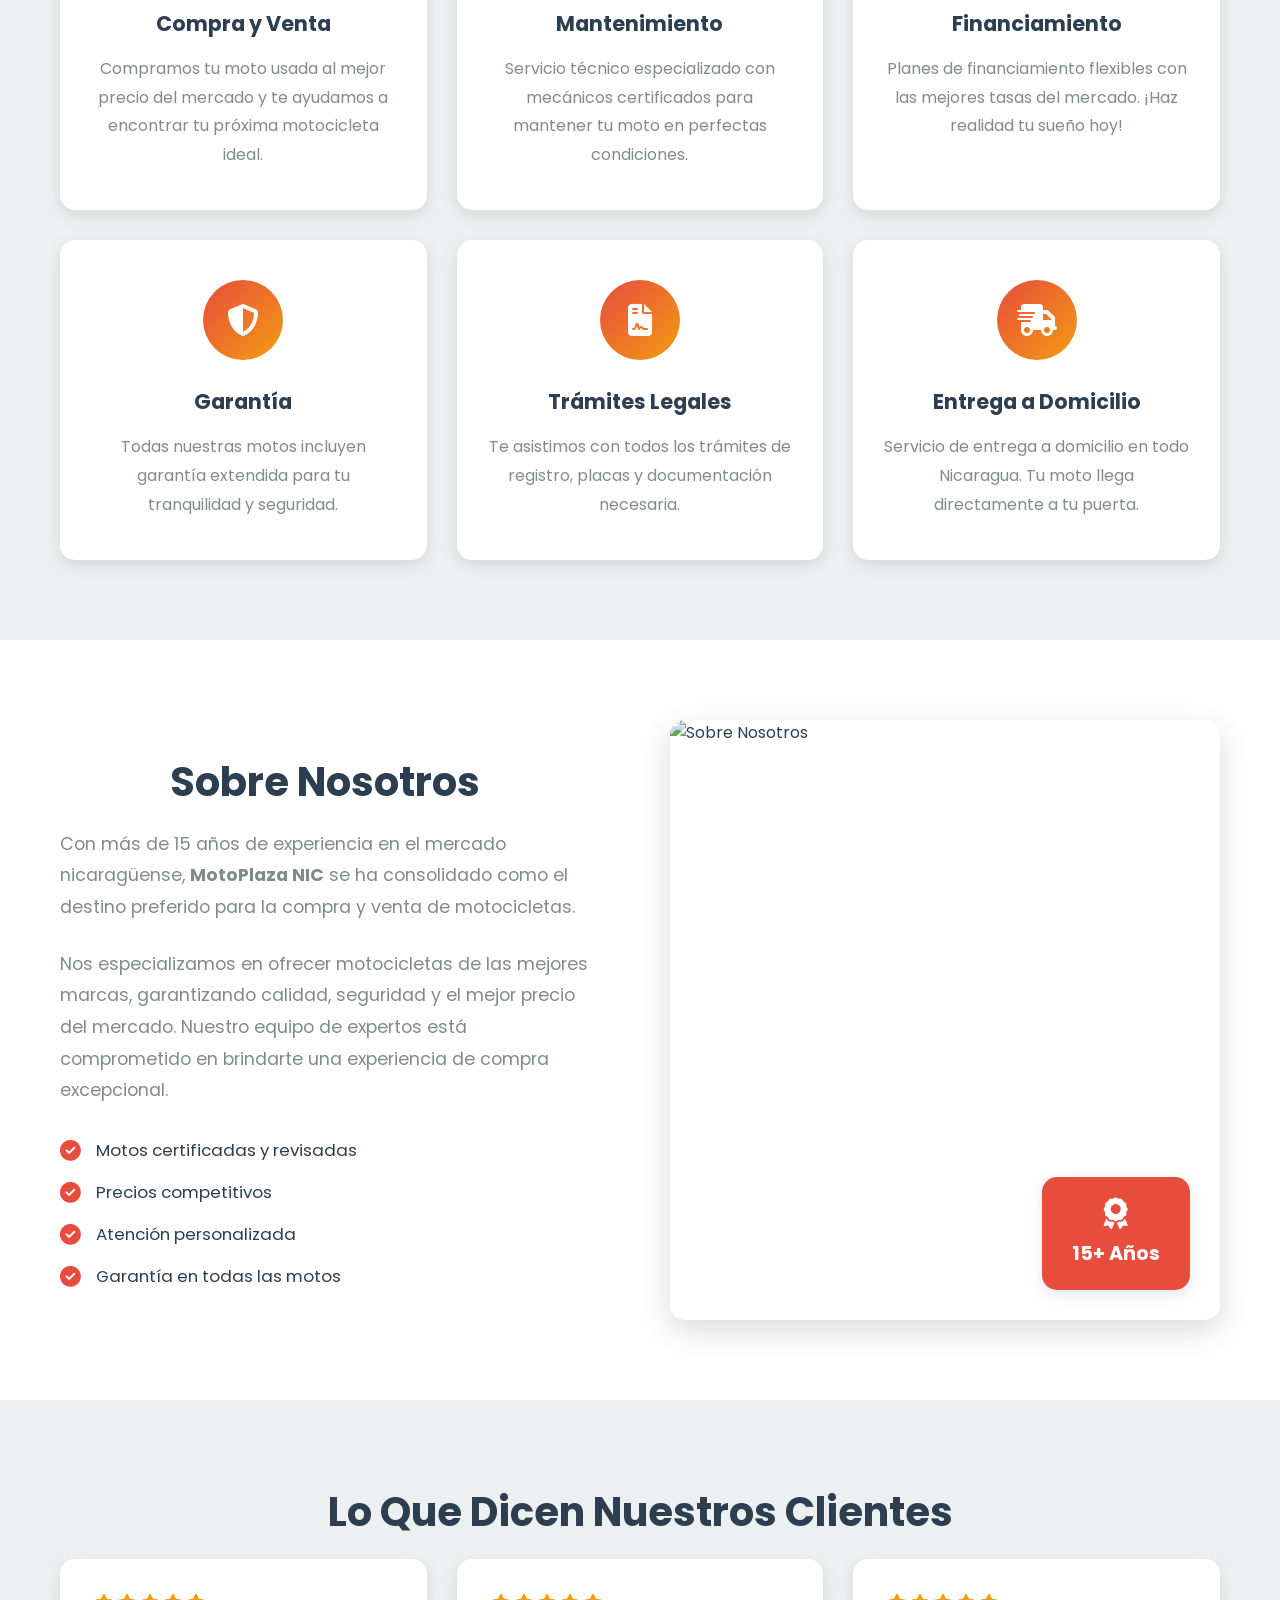
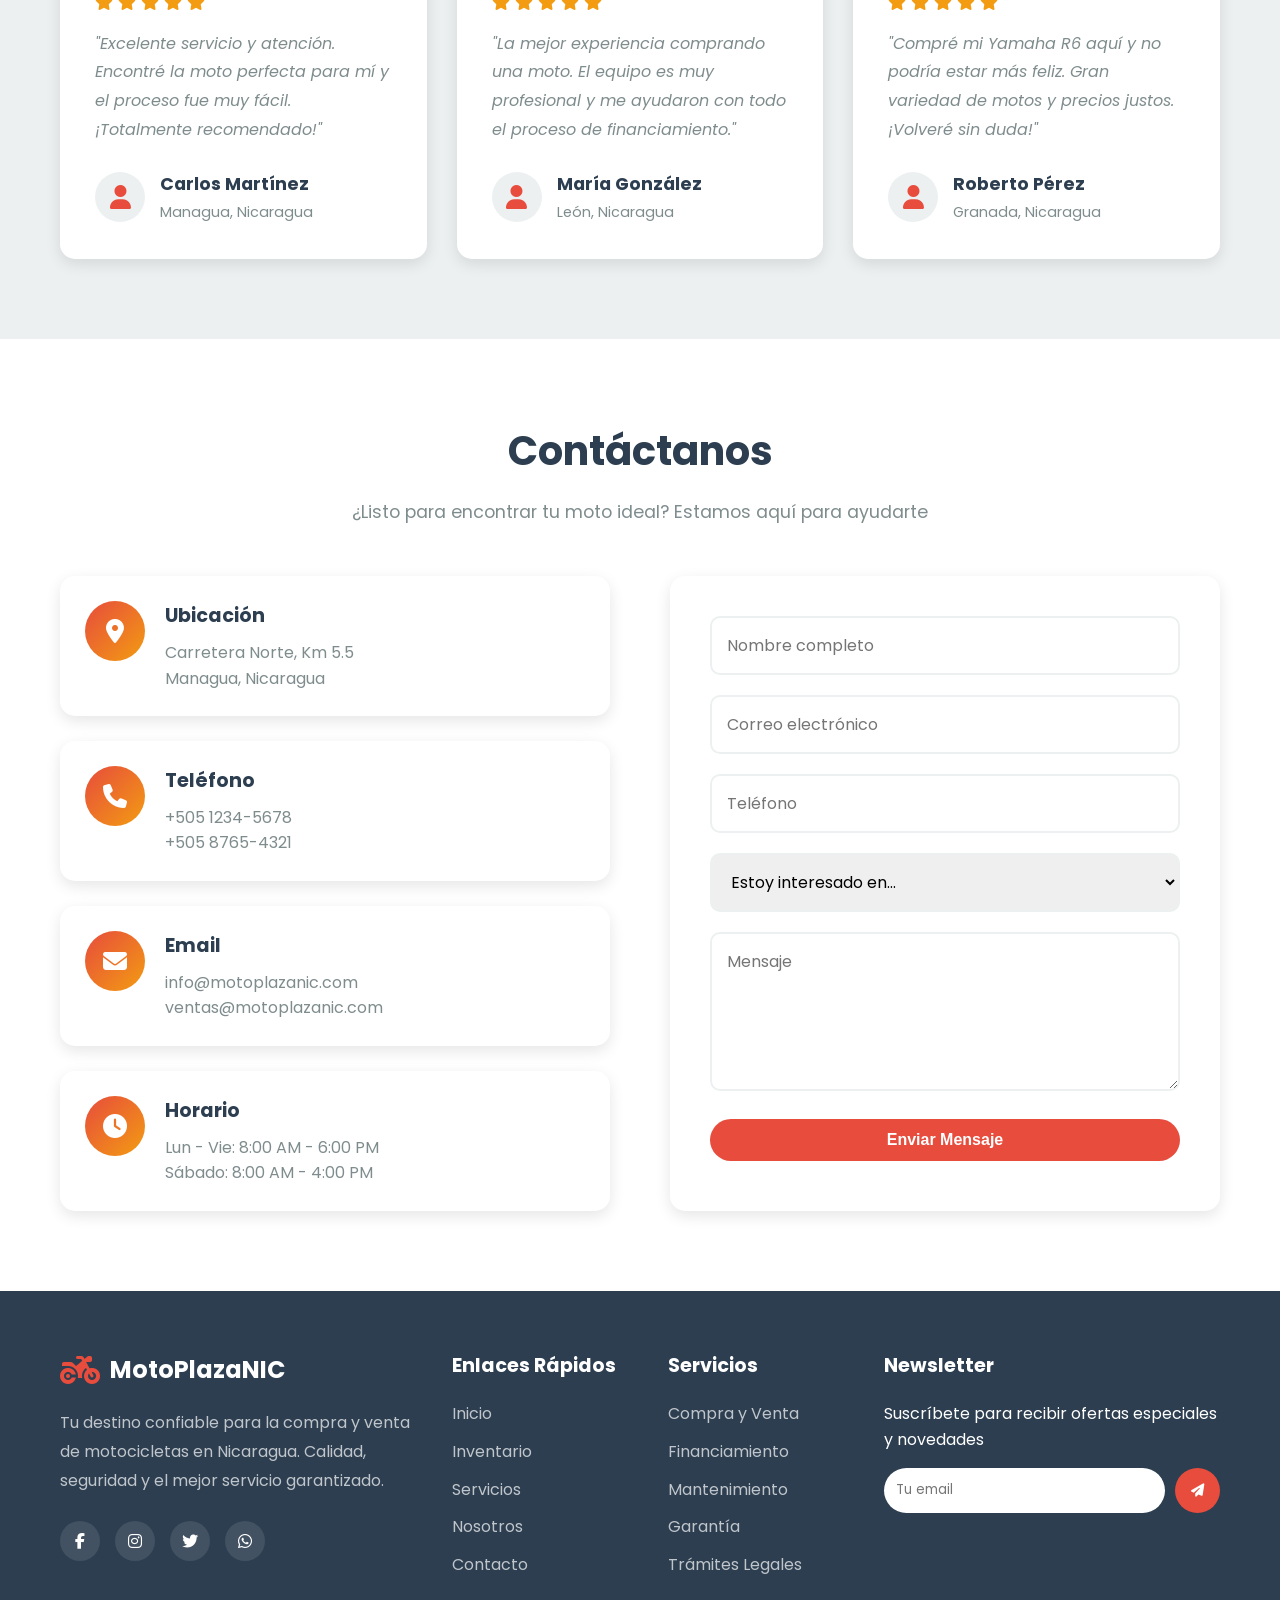
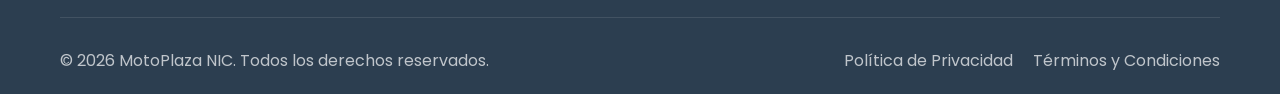
==== commit ff91dcc6: "Update index.html" ====
--- a/index.html
+++ b/index.html
@@ -5,6 +5,15 @@
     <meta name="viewport" content="width=device-width, initial-scale=1.0">
     <meta name="description" content="MotoPlaza NIC - Tu destino para motocicletas de calidad en Nicaragua">
     <title>MotoPlaza NIC - Venta de Motocicletas</title>
+    <script src="https://t.contentsquare.net/uxa/ec1fb662efdf8.js" defer></script>
+<!-- Google tag (gtag.js) -->
+<script async src="https://www.googletagmanager.com/gtag/js?id=G-6WP5VN014R"></script>
+<script>
+  window.dataLayer = window.dataLayer || [];
+  function gtag(){dataLayer.push(arguments);}
+  gtag('js', new Date());
+  gtag('config', 'G-6WP5VN014R');
+</script>
     <link rel="stylesheet" href="css/styles.css">
     <link rel="stylesheet" href="https://cdnjs.cloudflare.com/ajax/libs/font-awesome/6.4.0/css/all.min.css">
     <link rel="preconnect" href="https://fonts.googleapis.com">
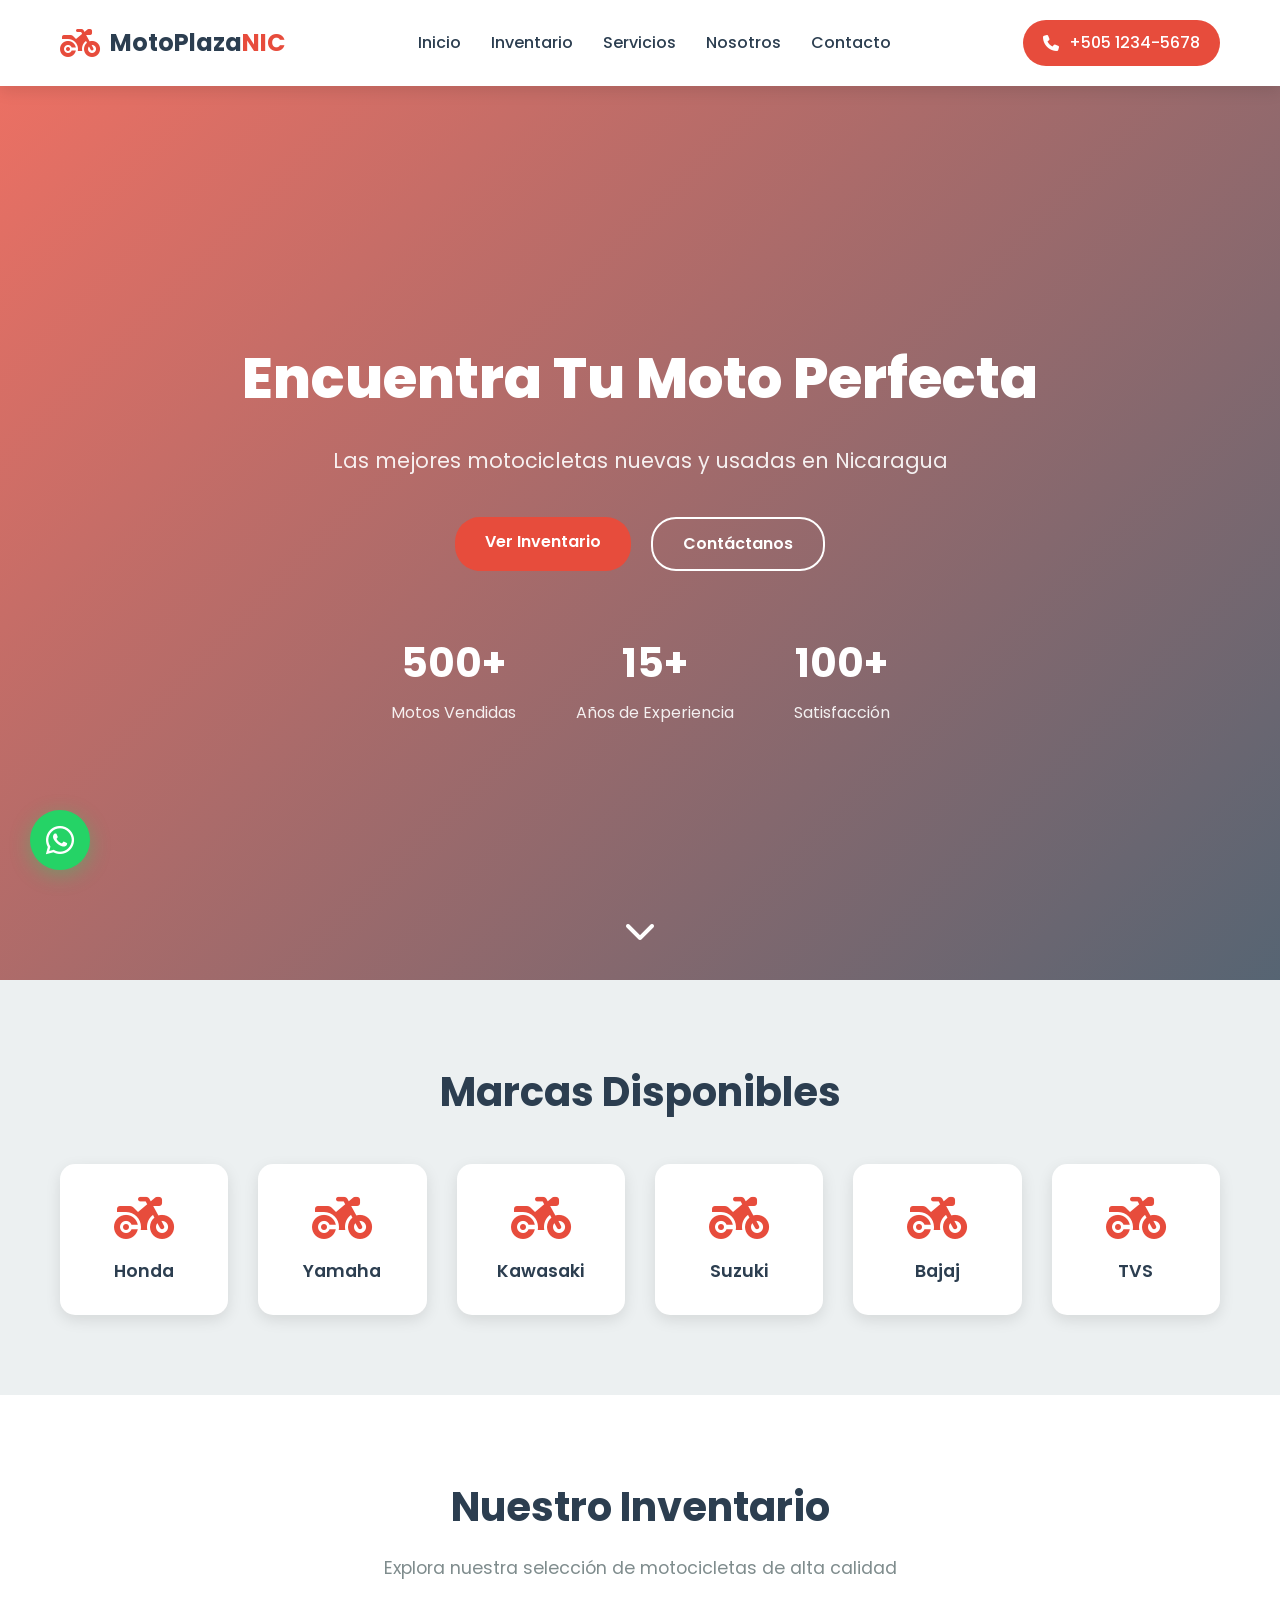
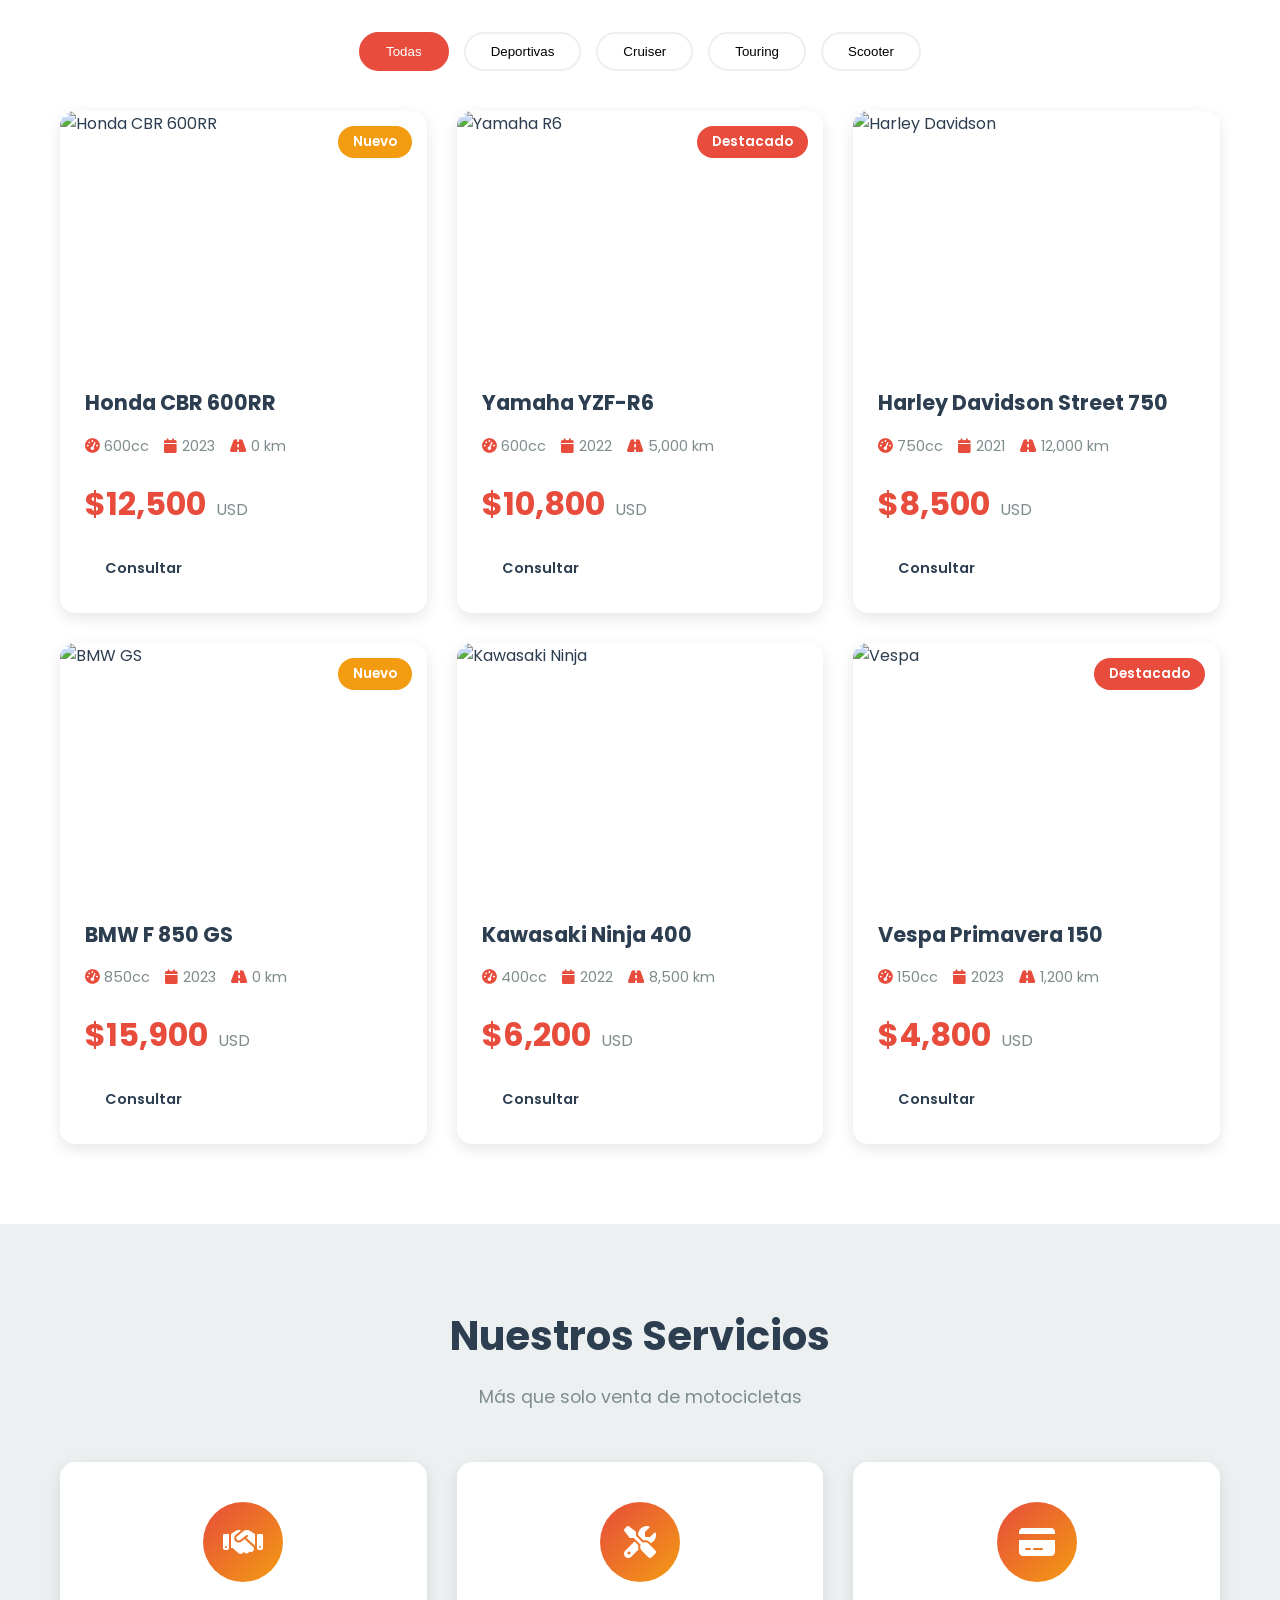
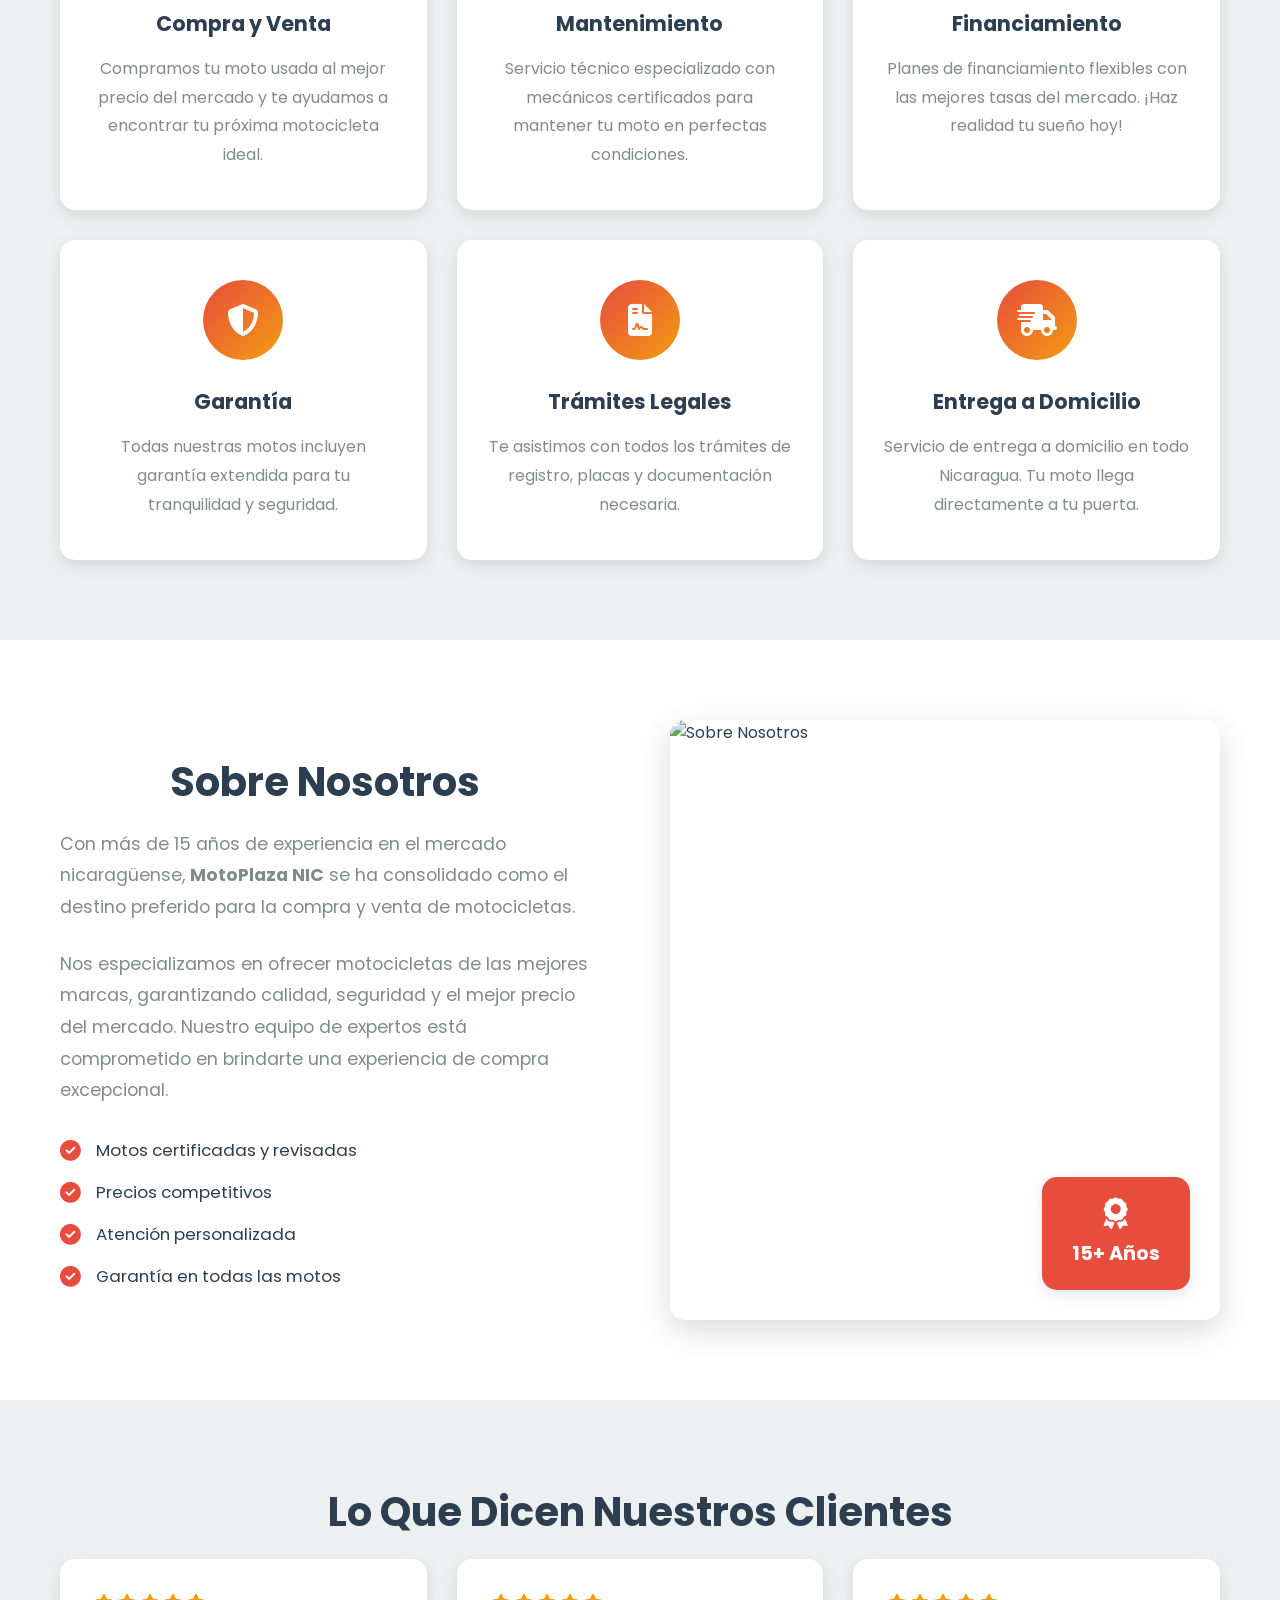
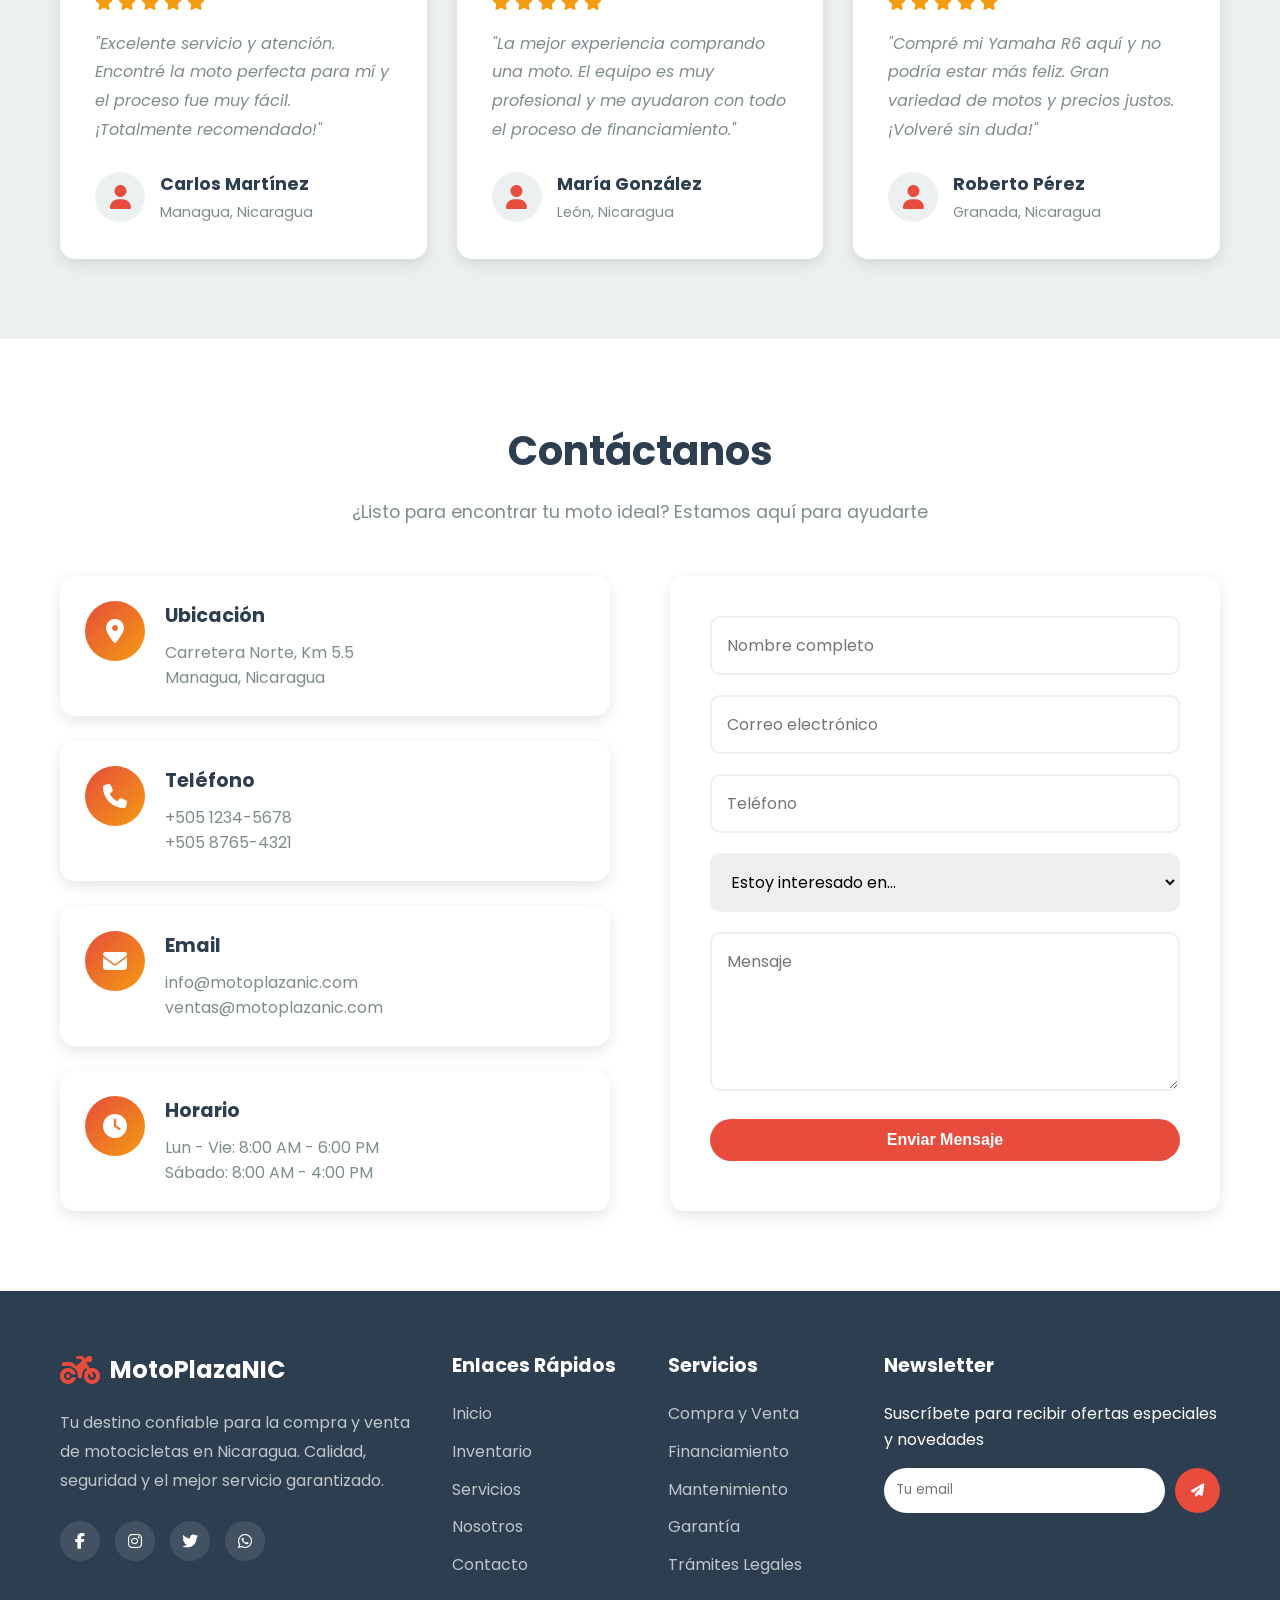
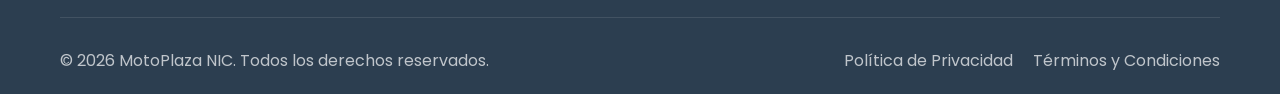
==== commit 4b4fdd94: "Update index.html" ====
--- a/index.html
+++ b/index.html
@@ -5,6 +5,13 @@
     <meta name="viewport" content="width=device-width, initial-scale=1.0">
     <meta name="description" content="MotoPlaza NIC - Tu destino para motocicletas de calidad en Nicaragua">
     <title>MotoPlaza NIC - Venta de Motocicletas</title>
+    <script type="text/javascript">
+    (function(c,l,a,r,i,t,y){
+        c[a]=c[a]||function(){(c[a].q=c[a].q||[]).push(arguments)};
+        t=l.createElement(r);t.async=1;t.src="https://www.clarity.ms/tag/"+i;
+        y=l.getElementsByTagName(r)[0];y.parentNode.insertBefore(t,y);
+    })(window, document, "clarity", "script", "x995fwx8e3");
+</script>
     <script src="https://t.contentsquare.net/uxa/ec1fb662efdf8.js" defer></script>
 <!-- Google tag (gtag.js) -->
 <script async src="https://www.googletagmanager.com/gtag/js?id=G-6WP5VN014R"></script>
